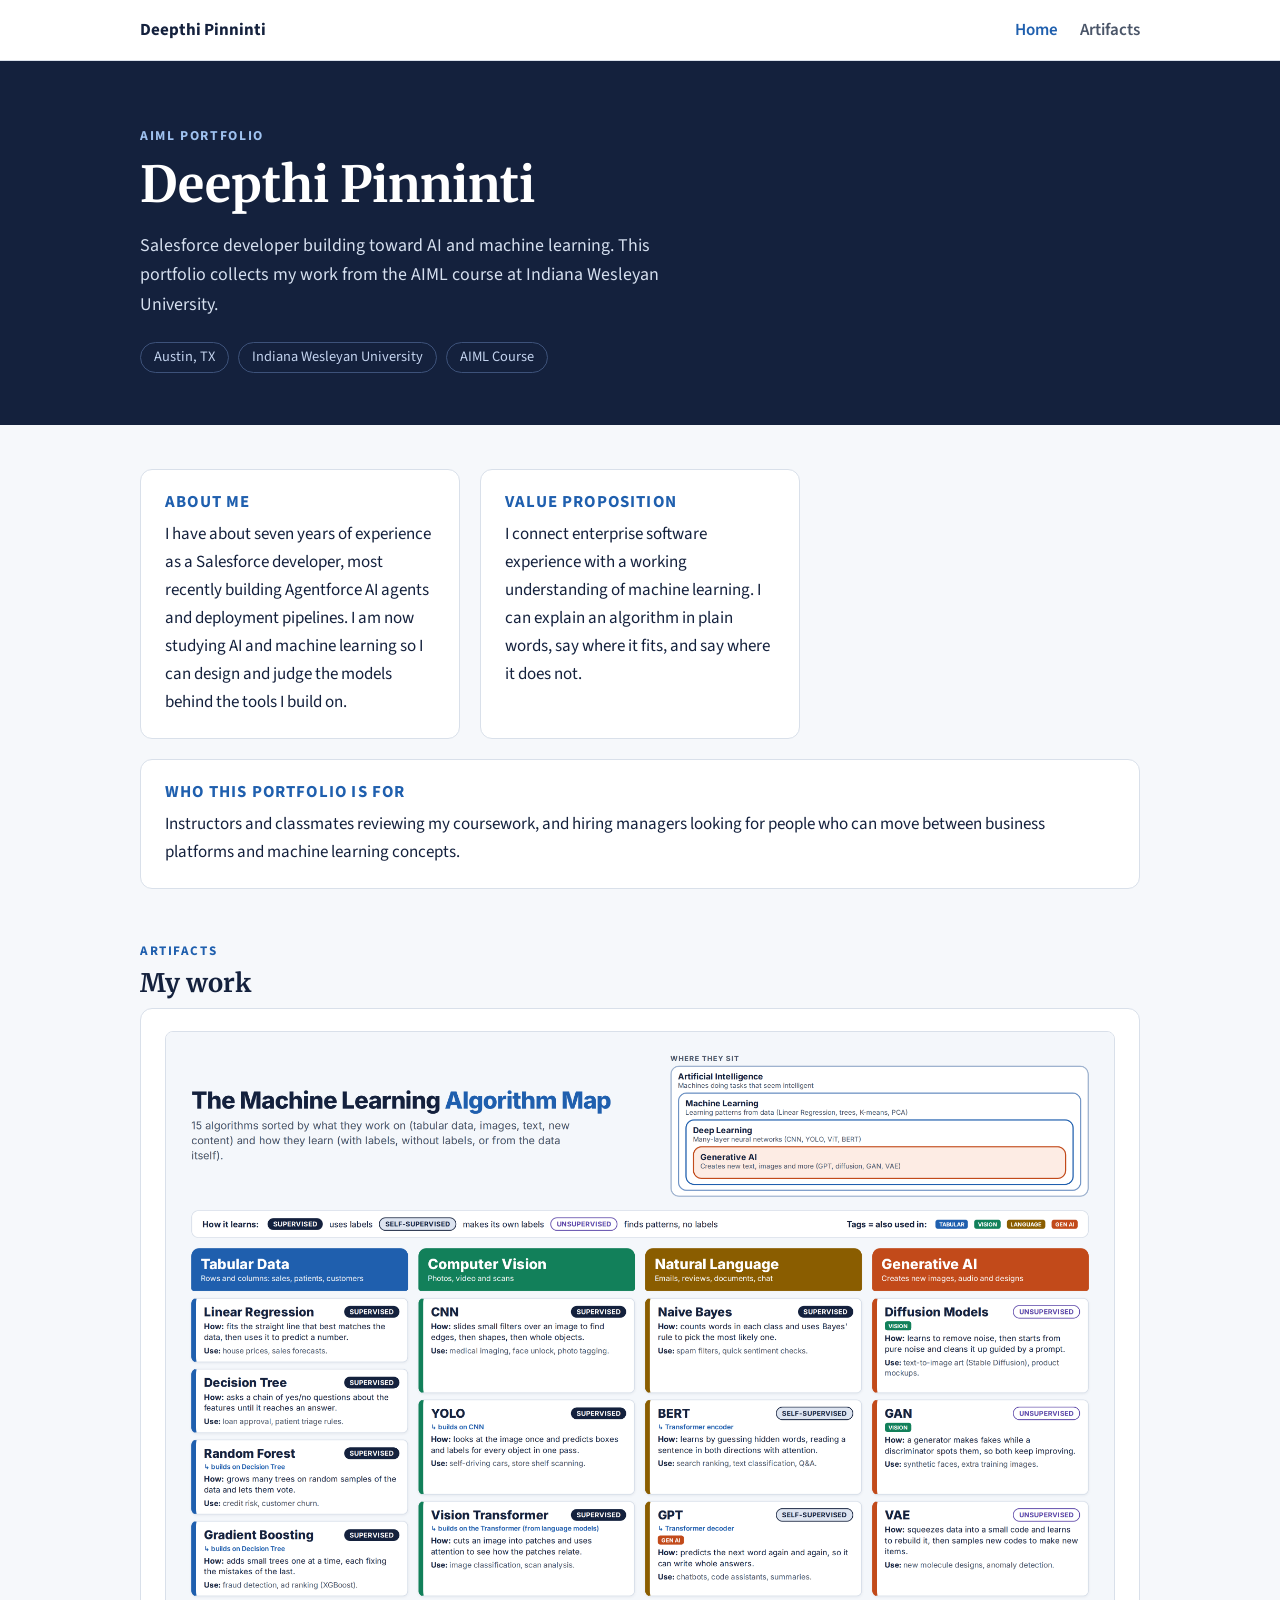
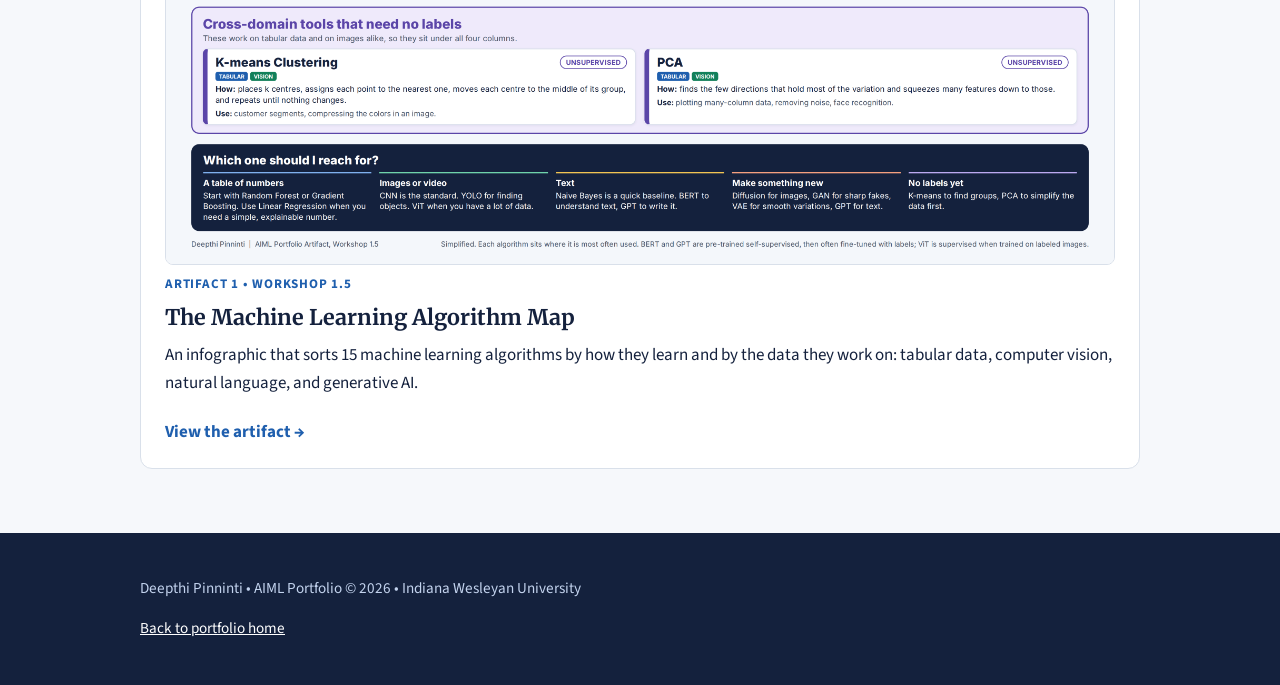
==== index.html @ 94057302 "Add AIML portfolio with Workshop 1.5 algorithm map artifact Co-Authored-By: Claude Sonnet 5.5 <norep" ====
<!DOCTYPE html>
<html lang="en"><head><meta charset="utf-8"><meta name="viewport" content="width=device-width, initial-scale=1"><title>Deepthi Pinninti | AIML Portfolio</title><meta name="description" content="AIML portfolio of Deepthi Pinninti, Salesforce developer studying AI and machine learning."><link rel="preconnect" href="https://fonts.googleapis.com"><link rel="preconnect" href="https://fonts.gstatic.com" crossorigin><link href="https://fonts.googleapis.com/css2?family=Merriweather:wght@700&family=Source+Sans+3:wght@400;600;700&display=swap" rel="stylesheet"><link rel="stylesheet" href="style.css"></head><body>
<a class="skip" href="#main">Skip to main content</a>
<header class="top"><div class="wrap"><a class="brand" href="index.html">Deepthi Pinninti</a>
<nav aria-label="Main"><a href="index.html" aria-current="page">Home</a><a href="index.html#artifacts">Artifacts</a></nav></div></header>
<main id="main">
<section class="hero"><div class="wrap">
 <div class="kicker">AIML Portfolio</div>
 <h1>Deepthi Pinninti</h1>
 <p>Salesforce developer building toward AI and machine learning. This portfolio collects my work from the AIML course at Indiana Wesleyan University.</p>
 <div class="meta"><span>Austin, TX</span><span>Indiana Wesleyan University</span><span>AIML Course</span></div>
</div></section>

<section class="block"><div class="wrap">
 <div class="grid">
  <div class="card"><h3>About me</h3><p>I have about seven years of experience as a Salesforce developer, most recently building Agentforce AI agents and deployment pipelines. I am now studying AI and machine learning so I can design and judge the models behind the tools I build on.</p></div>
  <div class="card"><h3>Value proposition</h3><p>I connect enterprise software experience with a working understanding of machine learning. I can explain an algorithm in plain words, say where it fits, and say where it does not.</p></div>
  <div class="card wide"><h3>Who this portfolio is for</h3><p>Instructors and classmates reviewing my coursework, and hiring managers looking for people who can move between business platforms and machine learning concepts.</p></div>
 </div>
</div></section>

<section class="block" id="artifacts"><div class="wrap">
 <div class="label">Artifacts</div><h2>My work</h2>
 <div class="grid">
  <a class="card artcard" href="artifacts/algorithm-map/index.html">
   <img src="artifacts/algorithm-map/ML_Algorithm_Map_infographic.png" width="3600" height="3158" alt="Preview of the Machine Learning Algorithm Map infographic" loading="lazy">
   <span class="tag">Artifact 1 &bull; Workshop 1.5</span>
   <h2>The Machine Learning Algorithm Map</h2>
   <p>An infographic that sorts 15 machine learning algorithms by how they learn and by the data they work on: tabular data, computer vision, natural language, and generative AI.</p>
   <span class="go">View the artifact &#8594;</span>
  </a>
 </div>
</div></section>
</main>
<footer><div class="wrap"><p>Deepthi Pinninti &bull; AIML Portfolio &copy; 2026 &bull; Indiana Wesleyan University</p><p><a href="index.html">Back to portfolio home</a></p></div></footer>
</body></html>
---- style.css ----
:root{--bg:#f6f8fb;--surface:#fff;--ink:#14213d;--muted:#4a5568;--line:#d9e0ea;--accent:#1f5fae;--accent-soft:#e8f0fb;--dark:#14213d}
*{box-sizing:border-box}
html{scroll-behavior:smooth}
body{margin:0;background:var(--bg);color:var(--ink);font:17px/1.65 "Source Sans 3","Segoe UI",Arial,sans-serif}
h1,h2,h3{font-family:"Merriweather",Georgia,serif;line-height:1.2;margin:0 0 .6rem}
a{color:var(--accent)}
.skip{position:absolute;left:-999px;top:0;background:var(--dark);color:#fff;padding:.6rem 1rem;z-index:10}
.skip:focus{left:0}
.wrap{max-width:1040px;margin:0 auto;padding:0 20px}
.top{background:var(--surface);border-bottom:1px solid var(--line)}
.top .wrap{display:flex;justify-content:space-between;align-items:center;min-height:60px;gap:1rem;flex-wrap:wrap}
.brand{font-weight:700;text-decoration:none;color:var(--ink)}
.top nav{display:flex;gap:1.4rem}
.top nav a{text-decoration:none;color:var(--muted);font-weight:600}
.top nav a:hover,.top nav a[aria-current]{color:var(--accent)}
.hero{background:var(--dark);color:#fff;padding:64px 0 52px}
.hero .kicker{font-size:.85rem;letter-spacing:.12em;text-transform:uppercase;color:#9fc2f0;font-weight:700}
.hero h1{font-size:clamp(2rem,5vw,3.1rem);margin:.5rem 0 1rem;text-wrap:balance}
.hero p{max-width:60ch;color:#d5dfef;font-size:1.12rem;margin:0}
.hero .meta{display:flex;gap:.6rem;flex-wrap:wrap;margin-top:1.4rem}
.hero .meta span{border:1px solid #3d527a;border-radius:999px;padding:.15rem .8rem;font-size:.9rem;color:#c3d3ee}
.crumbs{font-size:.92rem;margin-bottom:1.2rem;color:#9fb4d6}
.crumbs a{color:#c3d3ee}
section.block{padding:44px 0 8px}
.label{font-size:.82rem;letter-spacing:.12em;text-transform:uppercase;color:var(--accent);font-weight:700;margin-bottom:.3rem}
.grid{display:grid;grid-template-columns:repeat(auto-fit,minmax(min(100%,320px),1fr));gap:20px}
.card{background:var(--surface);border:1px solid var(--line);border-radius:12px;padding:22px 24px;min-width:0}
.card h3{font-size:1.05rem;font-family:"Source Sans 3","Segoe UI",sans-serif;text-transform:uppercase;letter-spacing:.07em;color:var(--accent);margin-bottom:.5rem}
.card p{margin:0 0 .7rem}.card p:last-child{margin-bottom:0}
.card ul,.card ol{margin:0;padding-left:1.2rem;display:flex;flex-direction:column;gap:.4rem}
.wide{grid-column:1/-1}
.artcard{display:flex;flex-direction:column;gap:.6rem;text-decoration:none;color:inherit;transition:border-color .15s,box-shadow .15s}
.artcard:hover{border-color:var(--accent);box-shadow:0 6px 18px rgba(20,33,61,.08)}
.artcard img{width:100%;height:auto;border-radius:8px;border:1px solid var(--line)}
.artcard .tag{font-size:.82rem;font-weight:700;color:var(--accent);letter-spacing:.06em;text-transform:uppercase}
.artcard h2{font-size:1.35rem;margin:0}
.artcard .go{font-weight:700;color:var(--accent)}
.figure{background:var(--surface);border:1px solid var(--line);border-radius:12px;padding:14px}
.figure .scroll{overflow-x:auto}
.figure img{display:block;width:100%;min-width:900px;height:auto;border-radius:8px}
.figure p{margin:.7rem 0 0;font-size:.95rem;color:var(--muted)}
.tablewrap{overflow-x:auto;background:var(--surface);border:1px solid var(--line);border-radius:12px}
table{border-collapse:collapse;width:100%;min-width:820px;font-size:.95rem}
th,td{text-align:left;padding:.65rem .9rem;border-bottom:1px solid var(--line);vertical-align:top}
thead th{font-size:.78rem;letter-spacing:.08em;text-transform:uppercase;background:var(--accent-soft);color:var(--ink)}
tbody tr:last-child th,tbody tr:last-child td{border-bottom:0}
.b{display:inline-block;border-radius:999px;padding:.1rem .65rem;font-size:.8rem;font-weight:700;white-space:nowrap}
.b-sup{background:var(--dark);color:#fff}.b-self{background:#dde4f0;border:1.5px solid var(--dark)}.b-uns{background:#fff;color:#5b45a8;border:1.5px solid #5b45a8}
.prose p{max-width:68ch}
.refs li{margin-bottom:.35rem}
footer{margin-top:56px;background:var(--dark);color:#c3d3ee;padding:28px 0;font-size:.95rem}
footer a{color:#fff}
:focus-visible{outline:3px solid #f2a33a;outline-offset:2px}
@media (prefers-reduced-motion:reduce){*{transition:none!important;scroll-behavior:auto!important}}
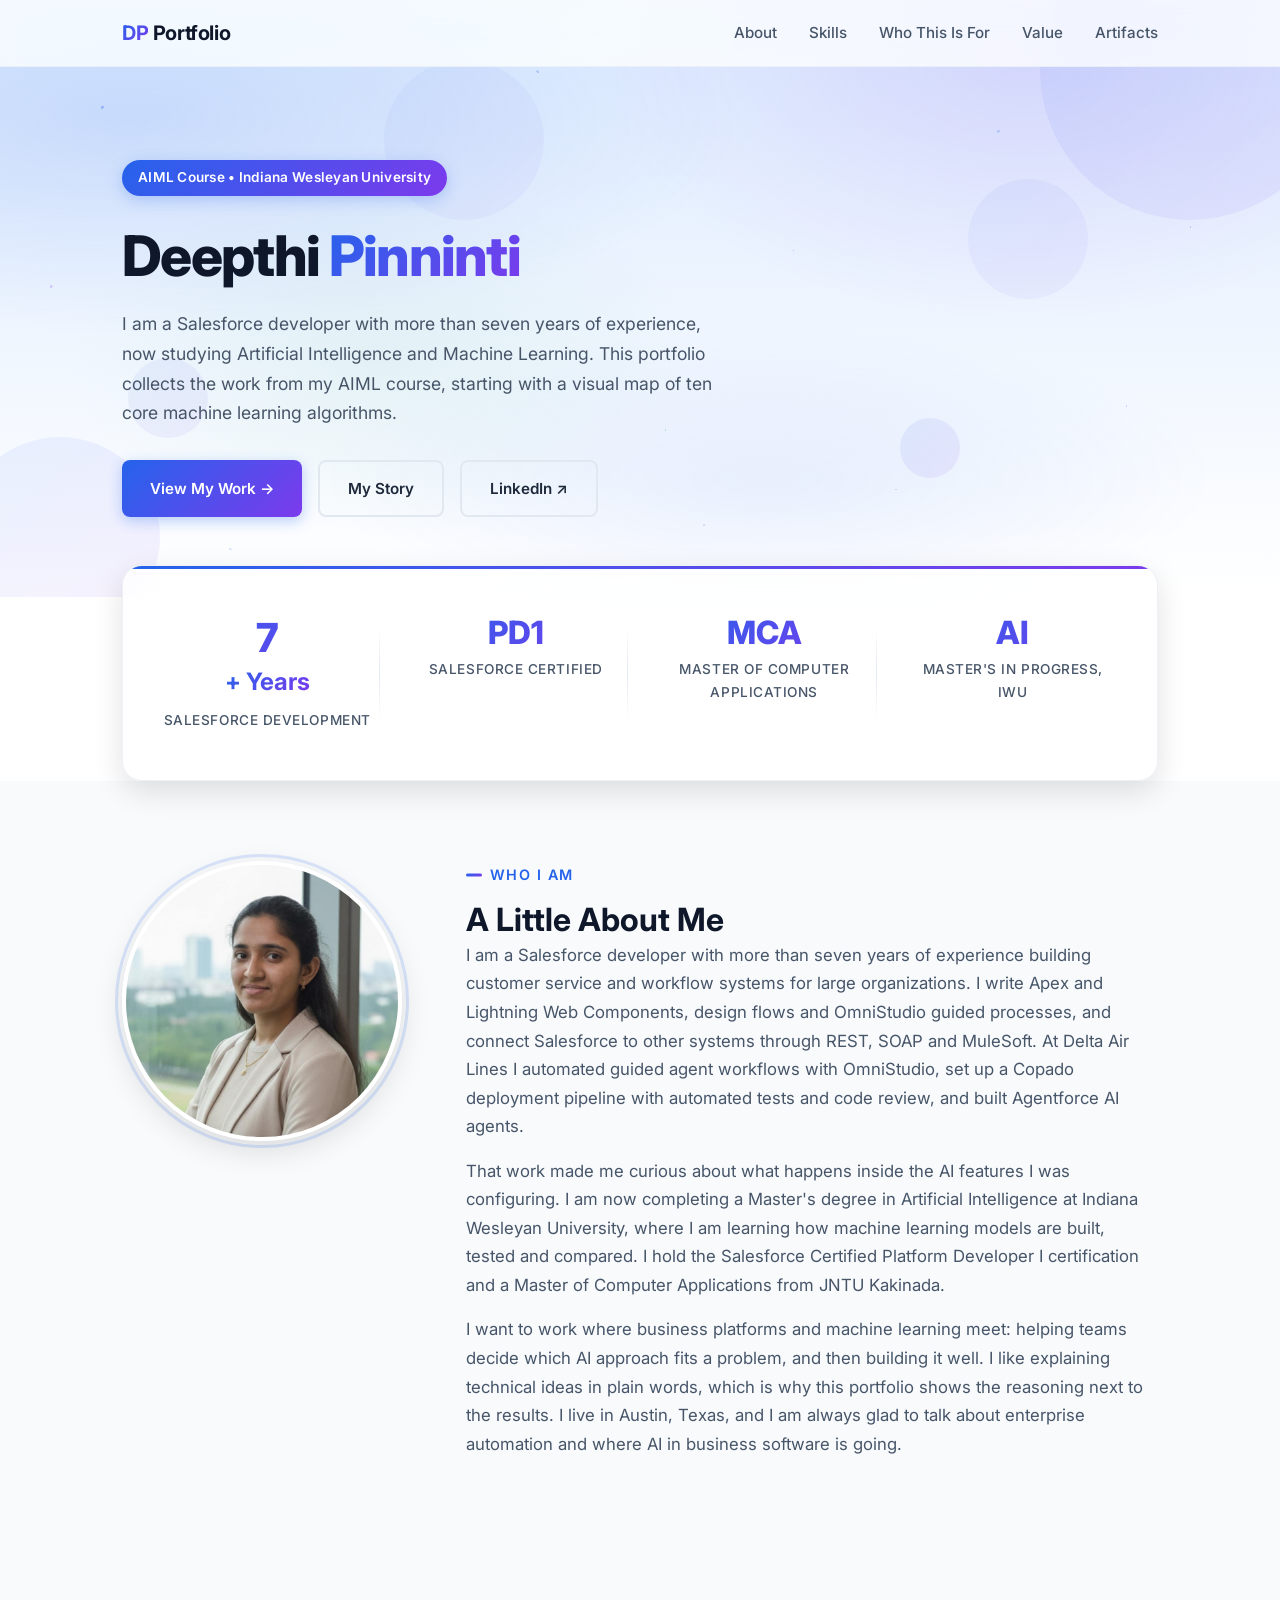
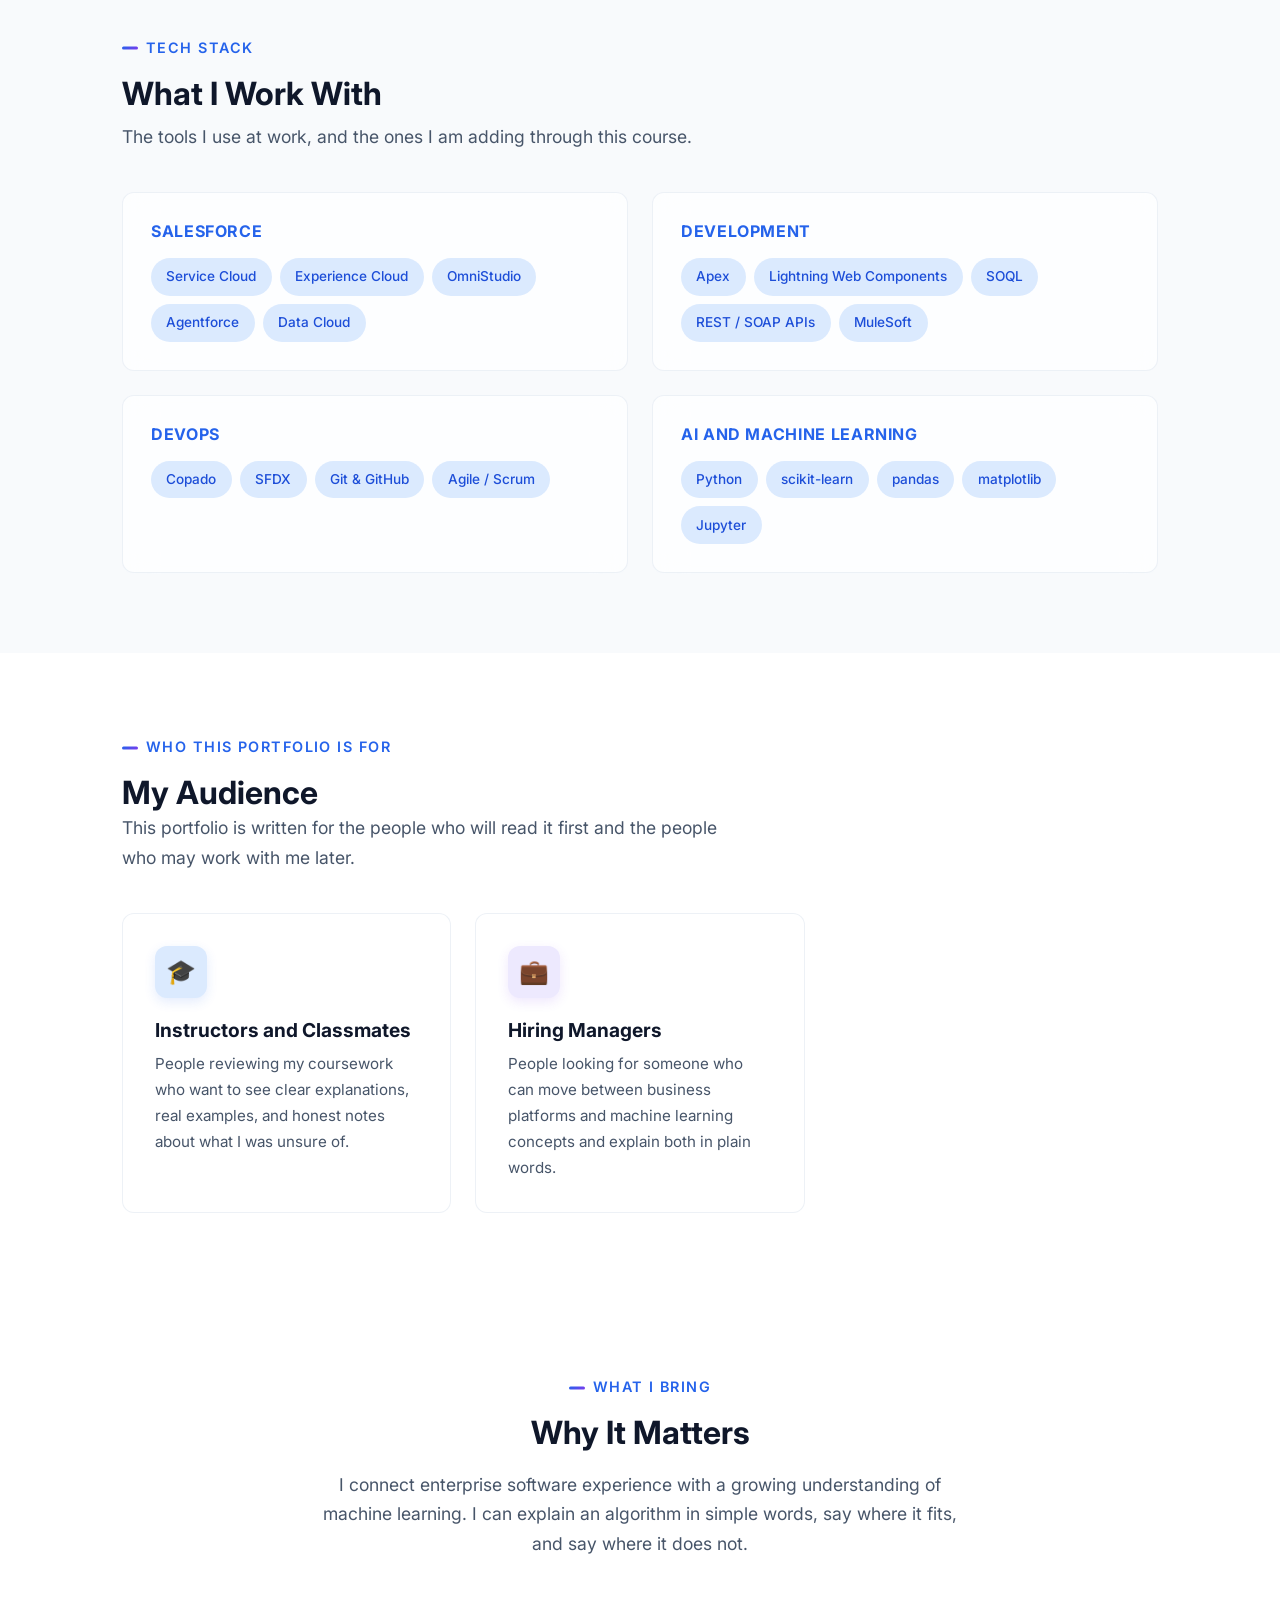
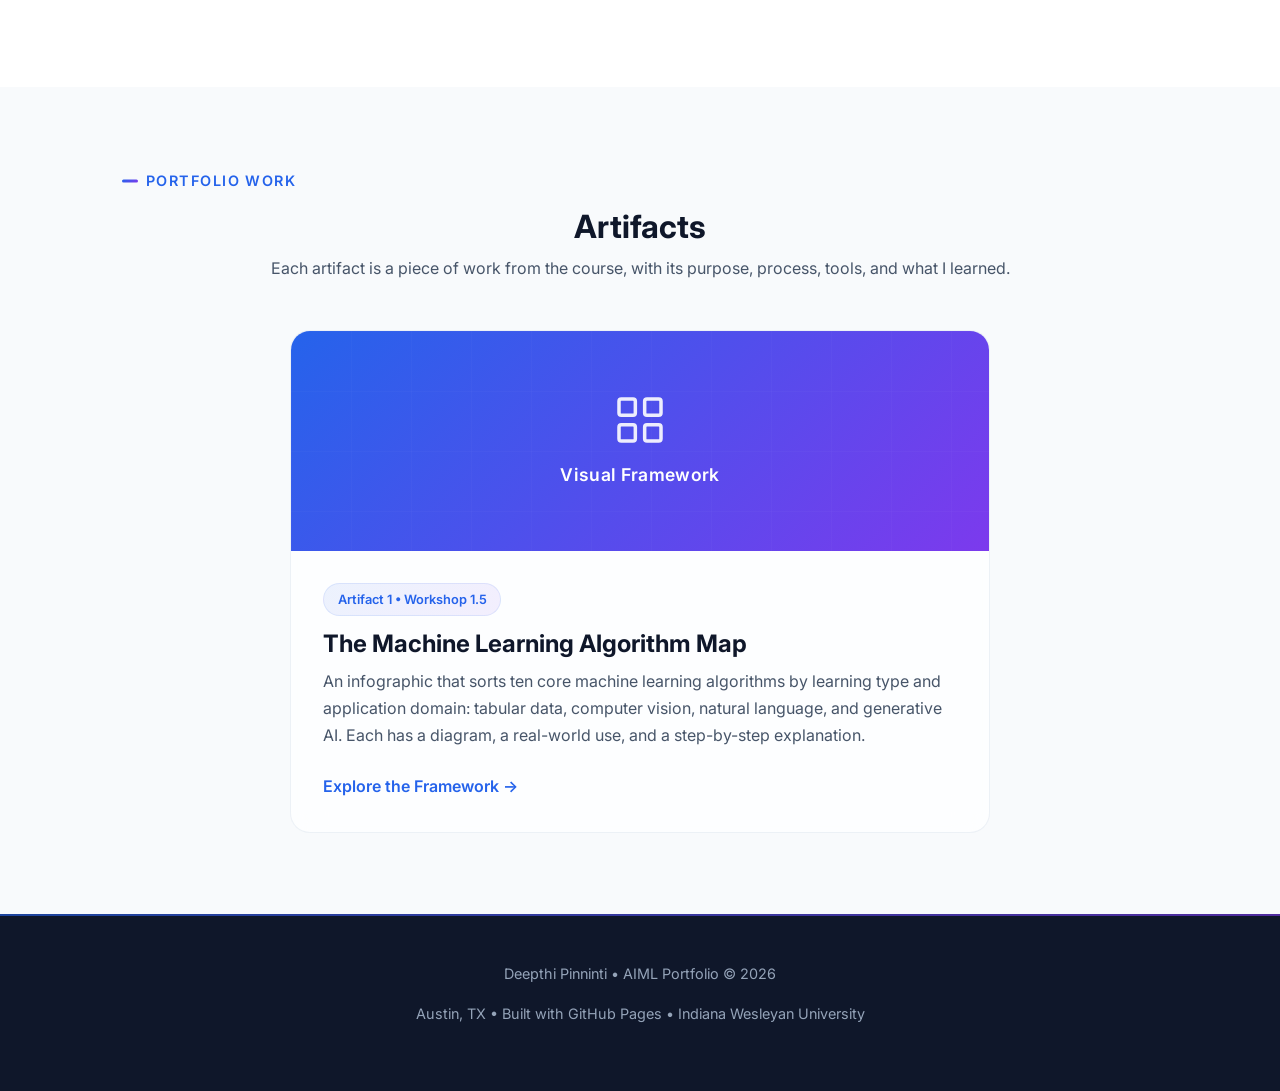
==== commit e7ee5477: "Rebuild portfolio: ten core algorithms with diagrams, deep dives, stronger about section Co-Authored" ====
--- a/index.html
+++ b/index.html
@@ -1,36 +1,197 @@
 <!DOCTYPE html>
-<html lang="en"><head><meta charset="utf-8"><meta name="viewport" content="width=device-width, initial-scale=1"><title>Deepthi Pinninti | AIML Portfolio</title><meta name="description" content="AIML portfolio of Deepthi Pinninti, Salesforce developer studying AI and machine learning."><link rel="preconnect" href="https://fonts.googleapis.com"><link rel="preconnect" href="https://fonts.gstatic.com" crossorigin><link href="https://fonts.googleapis.com/css2?family=Merriweather:wght@700&family=Source+Sans+3:wght@400;600;700&display=swap" rel="stylesheet"><link rel="stylesheet" href="style.css"></head><body>
-<a class="skip" href="#main">Skip to main content</a>
-<header class="top"><div class="wrap"><a class="brand" href="index.html">Deepthi Pinninti</a>
-<nav aria-label="Main"><a href="index.html" aria-current="page">Home</a><a href="index.html#artifacts">Artifacts</a></nav></div></header>
-<main id="main">
-<section class="hero"><div class="wrap">
- <div class="kicker">AIML Portfolio</div>
- <h1>Deepthi Pinninti</h1>
- <p>Salesforce developer building toward AI and machine learning. This portfolio collects my work from the AIML course at Indiana Wesleyan University.</p>
- <div class="meta"><span>Austin, TX</span><span>Indiana Wesleyan University</span><span>AIML Course</span></div>
-</div></section>
+<html lang="en">
+<head>
+  <meta charset="UTF-8">
+  <meta name="viewport" content="width=device-width, initial-scale=1.0">
+  <title>Deepthi Pinninti | AIML Portfolio</title>
+  <meta name="description" content="AIML course portfolio of Deepthi Pinninti, a Salesforce developer studying Artificial Intelligence at Indiana Wesleyan University.">
+  <link rel="preconnect" href="https://fonts.googleapis.com">
+  <link rel="preconnect" href="https://fonts.gstatic.com" crossorigin>
+  <link href="https://fonts.googleapis.com/css2?family=Inter:wght@400;500;600;700;800&display=swap" rel="stylesheet">
+  <link rel="stylesheet" href="css/style.css">
+</head>
 
-<section class="block"><div class="wrap">
- <div class="grid">
-  <div class="card"><h3>About me</h3><p>I have about seven years of experience as a Salesforce developer, most recently building Agentforce AI agents and deployment pipelines. I am now studying AI and machine learning so I can design and judge the models behind the tools I build on.</p></div>
-  <div class="card"><h3>Value proposition</h3><p>I connect enterprise software experience with a working understanding of machine learning. I can explain an algorithm in plain words, say where it fits, and say where it does not.</p></div>
-  <div class="card wide"><h3>Who this portfolio is for</h3><p>Instructors and classmates reviewing my coursework, and hiring managers looking for people who can move between business platforms and machine learning concepts.</p></div>
- </div>
-</div></section>
+<body>
 
-<section class="block" id="artifacts"><div class="wrap">
- <div class="label">Artifacts</div><h2>My work</h2>
- <div class="grid">
-  <a class="card artcard" href="artifacts/algorithm-map/index.html">
-   <img src="artifacts/algorithm-map/ML_Algorithm_Map_infographic.png" width="3600" height="3158" alt="Preview of the Machine Learning Algorithm Map infographic" loading="lazy">
-   <span class="tag">Artifact 1 &bull; Workshop 1.5</span>
-   <h2>The Machine Learning Algorithm Map</h2>
-   <p>An infographic that sorts 15 machine learning algorithms by how they learn and by the data they work on: tabular data, computer vision, natural language, and generative AI.</p>
-   <span class="go">View the artifact &#8594;</span>
-  </a>
- </div>
-</div></section>
-</main>
-<footer><div class="wrap"><p>Deepthi Pinninti &bull; AIML Portfolio &copy; 2026 &bull; Indiana Wesleyan University</p><p><a href="index.html">Back to portfolio home</a></p></div></footer>
-</body></html>
+  <a href="#main" class="skip-link">Skip to main content</a>
+
+  <!-- Navigation -->
+  <nav class="navbar" aria-label="Main navigation">
+    <div class="container">
+      <a href="index.html" class="nav-brand"><span>DP</span> Portfolio</a>
+      <ul class="nav-links">
+        <li><a href="#about">About</a></li>
+        <li><a href="#skills">Skills</a></li>
+        <li><a href="#audience">Who This Is For</a></li>
+        <li><a href="#value">Value</a></li>
+        <li><a href="#artifacts">Artifacts</a></li>
+      </ul>
+    </div>
+  </nav>
+
+  <main id="main">
+
+    <!-- Hero Section -->
+    <section class="hero particle-bg">
+      <div class="particle" data-speed="25" aria-hidden="true"></div>
+      <div class="particle" data-speed="15" aria-hidden="true"></div>
+      <div class="particle" data-speed="35" aria-hidden="true"></div>
+      <div class="particle" data-speed="20" aria-hidden="true"></div>
+      <div class="particle" data-speed="30" aria-hidden="true"></div>
+      <div class="particle" data-speed="18" aria-hidden="true"></div>
+      <div class="container">
+        <div class="hero-content">
+          <div class="hero-tag">AIML Course &bull; Indiana Wesleyan University</div>
+          <h1>Deepthi <span>Pinninti</span></h1>
+          <p class="hero-sub">I am a Salesforce developer with more than seven years of experience, now studying Artificial Intelligence and Machine Learning. This portfolio collects the work from my AIML course, starting with a visual map of ten core machine learning algorithms.</p>
+          <div class="btn-group">
+            <a href="#artifacts" class="btn btn-primary">View My Work &#8594;</a>
+            <a href="#about" class="btn btn-outline">My Story</a>
+            <a href="https://www.linkedin.com/in/deepthi-pinninti-b6489b206" target="_blank" rel="noopener noreferrer" class="btn btn-outline">LinkedIn &#8599;</a>
+          </div>
+        </div>
+      </div>
+    </section>
+
+    <!-- Stats Bar -->
+    <section class="stats-bar reveal" aria-label="Key facts">
+      <div class="container">
+        <div class="stats-grid">
+          <div class="stat-item" data-delay="0">
+            <span class="stat-number" data-target="7">0</span>
+            <span class="stat-suffix">+ Years</span>
+            <span class="stat-label">Salesforce Development</span>
+          </div>
+          <div class="stat-item" data-delay="100">
+            <span class="stat-number stat-badge">PD1</span>
+            <span class="stat-label">Salesforce Certified</span>
+          </div>
+          <div class="stat-item" data-delay="200">
+            <span class="stat-number stat-badge">MCA</span>
+            <span class="stat-label">Master of Computer Applications</span>
+          </div>
+          <div class="stat-item" data-delay="300">
+            <span class="stat-number stat-badge">AI</span>
+            <span class="stat-label">Master's in Progress, IWU</span>
+          </div>
+        </div>
+      </div>
+    </section>
+
+    <!-- About -->
+    <section class="about reveal" id="about">
+      <div class="container">
+        <div class="about-grid">
+          <img src="images/profile.jpg" alt="Deepthi Pinninti" class="about-image">
+          <div class="about-text">
+            <div class="section-label">Who I Am</div>
+            <h2>A Little About Me</h2>
+            <p>I am a Salesforce developer with more than seven years of experience building customer service and workflow systems for large organizations. I write Apex and Lightning Web Components, design flows and OmniStudio guided processes, and connect Salesforce to other systems through REST, SOAP and MuleSoft. At Delta Air Lines I automated guided agent workflows with OmniStudio, set up a Copado deployment pipeline with automated tests and code review, and built Agentforce AI agents.</p>
+            <p>That work made me curious about what happens inside the AI features I was configuring. I am now completing a Master's degree in Artificial Intelligence at Indiana Wesleyan University, where I am learning how machine learning models are built, tested and compared. I hold the Salesforce Certified Platform Developer I certification and a Master of Computer Applications from JNTU Kakinada.</p>
+            <p>I want to work where business platforms and machine learning meet: helping teams decide which AI approach fits a problem, and then building it well. I like explaining technical ideas in plain words, which is why this portfolio shows the reasoning next to the results. I live in Austin, Texas, and I am always glad to talk about enterprise automation and where AI in business software is going.</p>
+          </div>
+        </div>
+      </div>
+    </section>
+
+
+    <!-- Skills -->
+    <section class="skills-section reveal" id="skills">
+      <div class="container">
+        <div class="section-label">Tech Stack</div>
+        <h2>What I Work With</h2>
+        <p class="section-intro">The tools I use at work, and the ones I am adding through this course.</p>
+        <div class="skills-grid">
+          <div class="skill-category glass-card" data-delay="0">
+            <h4>Salesforce</h4>
+            <div class="skill-tags"><span class="skill-tag">Service Cloud</span><span class="skill-tag">Experience Cloud</span><span class="skill-tag">OmniStudio</span><span class="skill-tag">Agentforce</span><span class="skill-tag">Data Cloud</span></div>
+          </div>
+          <div class="skill-category glass-card" data-delay="100">
+            <h4>Development</h4>
+            <div class="skill-tags"><span class="skill-tag">Apex</span><span class="skill-tag">Lightning Web Components</span><span class="skill-tag">SOQL</span><span class="skill-tag">REST / SOAP APIs</span><span class="skill-tag">MuleSoft</span></div>
+          </div>
+          <div class="skill-category glass-card" data-delay="200">
+            <h4>DevOps</h4>
+            <div class="skill-tags"><span class="skill-tag">Copado</span><span class="skill-tag">SFDX</span><span class="skill-tag">Git &amp; GitHub</span><span class="skill-tag">Agile / Scrum</span></div>
+          </div>
+          <div class="skill-category glass-card" data-delay="300">
+            <h4>AI and Machine Learning</h4>
+            <div class="skill-tags"><span class="skill-tag">Python</span><span class="skill-tag">scikit-learn</span><span class="skill-tag">pandas</span><span class="skill-tag">matplotlib</span><span class="skill-tag">Jupyter</span></div>
+          </div>
+        </div>
+      </div>
+    </section>
+
+    <!-- Target Audience -->
+    <section class="audience-section reveal" id="audience">
+      <div class="container">
+        <div class="section-label">Who This Portfolio Is For</div>
+        <h2>My Audience</h2>
+        <p class="section-intro">This portfolio is written for the people who will read it first and the people who may work with me later.</p>
+        <div class="value-cards">
+          <div class="value-card glass-card" data-delay="0">
+            <div class="value-icon blue" aria-hidden="true">&#127891;</div>
+            <h4>Instructors and Classmates</h4>
+            <p>People reviewing my coursework who want to see clear explanations, real examples, and honest notes about what I was unsure of.</p>
+          </div>
+          <div class="value-card glass-card" data-delay="150">
+            <div class="value-icon purple" aria-hidden="true">&#128188;</div>
+            <h4>Hiring Managers</h4>
+            <p>People looking for someone who can move between business platforms and machine learning concepts and explain both in plain words.</p>
+          </div>
+        </div>
+      </div>
+    </section>
+
+    <!-- Personal Value Proposition -->
+    <section class="value-prop reveal" id="value">
+      <div class="container">
+        <div class="section-label">What I Bring</div>
+        <h2>Why It Matters</h2>
+        <p>I connect enterprise software experience with a growing understanding of machine learning. I can explain an algorithm in simple words, say where it fits, and say where it does not.</p>
+      </div>
+    </section>
+
+    <!-- Artifacts -->
+    <section class="artifacts reveal" id="artifacts">
+      <div class="container">
+        <div class="section-label">Portfolio Work</div>
+        <h2>Artifacts</h2>
+        <p>Each artifact is a piece of work from the course, with its purpose, process, tools, and what I learned.</p>
+
+        <!-- Artifact 1: ML Algorithm Map -->
+        <a href="artifacts/algorithm-map/index.html" class="artifact-card-link">
+          <div class="artifact-card tilt-card">
+            <div class="artifact-preview" aria-hidden="true">
+              <div class="artifact-preview-content">
+                <svg class="artifact-icon" width="56" height="56" viewBox="0 0 24 24" fill="none" stroke="currentColor" stroke-width="1.5" stroke-linecap="round" stroke-linejoin="round" aria-hidden="true">
+                  <rect x="3" y="3" width="7" height="7" rx="1"/><rect x="14" y="3" width="7" height="7" rx="1"/><rect x="3" y="14" width="7" height="7" rx="1"/><rect x="14" y="14" width="7" height="7" rx="1"/>
+                </svg>
+                <span>Visual Framework</span>
+              </div>
+            </div>
+            <div class="artifact-body">
+              <span class="artifact-tag">Artifact 1 &bull; Workshop 1.5</span>
+              <h3>The Machine Learning Algorithm Map</h3>
+              <p>An infographic that sorts ten core machine learning algorithms by learning type and application domain: tabular data, computer vision, natural language, and generative AI. Each has a diagram, a real-world use, and a step-by-step explanation.</p>
+              <span class="artifact-link">Explore the Framework &#8594;</span>
+            </div>
+          </div>
+        </a>
+
+      </div>
+    </section>
+
+  </main>
+
+  <!-- Footer -->
+  <footer class="footer">
+    <div class="container">
+      <p>Deepthi Pinninti &bull; AIML Portfolio &copy; 2026</p>
+      <p class="footer-sub">Austin, TX &bull; Built with GitHub Pages &bull; Indiana Wesleyan University</p>
+    </div>
+  </footer>
+
+  <script src="js/main.js"></script>
+</body>
+</html>
--- a/css/style.css
+++ b/css/style.css
@@ -0,0 +1,2053 @@
+/* =============================================================================
+   DEEPTHI PINNINTI — AI & ML PORTFOLIO
+   Advanced Premium Stylesheet with Glassmorphism, 3D Effects & Animations
+   ============================================================================= */
+
+
+/* =============================================================================
+   CSS VARIABLES & RESET
+   ============================================================================= */
+
+:root {
+  /* Core palette */
+  --primary: #2563eb;
+  --primary-dark: #1d4ed8;
+  --primary-light: #dbeafe;
+  --secondary: #0f172a;
+  --accent: #7c3aed;
+  --accent-light: #ede9fe;
+  --text: #1e293b;
+  --text-light: #475569;
+  --bg: #ffffff;
+  --bg-alt: #f8fafc;
+  --border: #e2e8f0;
+  --success: #059669;
+
+  /* Gradients */
+  --gradient: linear-gradient(135deg, #2563eb 0%, #7c3aed 100%);
+  --gradient-reverse: linear-gradient(135deg, #7c3aed 0%, #2563eb 100%);
+  --gradient-subtle: linear-gradient(135deg, rgba(37,99,235,0.08) 0%, rgba(124,58,237,0.08) 100%);
+
+  /* Shadows */
+  --shadow-sm: 0 1px 3px rgba(0, 0, 0, 0.08);
+  --shadow-md: 0 4px 12px rgba(0, 0, 0, 0.1);
+  --shadow-lg: 0 10px 30px rgba(0, 0, 0, 0.12);
+  --shadow-xl: 0 20px 50px rgba(0, 0, 0, 0.15);
+  --shadow-glow: 0 0 30px rgba(37, 99, 235, 0.15);
+
+  /* Radii */
+  --radius: 12px;
+  --radius-lg: 20px;
+
+  /* Transitions */
+  --transition: 0.3s ease;
+  --transition-slow: 0.6s cubic-bezier(0.16, 1, 0.3, 1);
+  --transition-bounce: 0.5s cubic-bezier(0.34, 1.56, 0.64, 1);
+
+  /* Glassmorphism */
+  --glass-bg: rgba(255, 255, 255, 0.72);
+  --glass-border: rgba(255, 255, 255, 0.3);
+  --glass-shadow: 0 8px 32px rgba(0, 0, 0, 0.08);
+}
+
+*, *::before, *::after {
+  margin: 0;
+  padding: 0;
+  box-sizing: border-box;
+}
+
+html {
+  scroll-behavior: smooth;
+  -webkit-text-size-adjust: 100%;
+}
+
+body {
+  font-family: 'Inter', -apple-system, BlinkMacSystemFont, 'Segoe UI', Roboto, sans-serif;
+  color: var(--text);
+  background: var(--bg);
+  line-height: 1.7;
+  -webkit-font-smoothing: antialiased;
+  -moz-osx-font-smoothing: grayscale;
+  overflow-x: hidden;
+}
+
+::selection {
+  background: rgba(37, 99, 235, 0.15);
+  color: var(--secondary);
+}
+
+
+/* =============================================================================
+   TYPOGRAPHY
+   ============================================================================= */
+
+h1, h2, h3, h4 {
+  font-weight: 700;
+  line-height: 1.3;
+  color: var(--secondary);
+}
+
+h1 { font-size: 2.75rem; }
+h2 { font-size: 2rem; }
+h3 { font-size: 1.5rem; }
+h4 { font-size: 1.2rem; }
+
+p { margin-bottom: 1rem; }
+
+a {
+  color: var(--primary);
+  text-decoration: none;
+  transition: color var(--transition);
+}
+
+a:hover { color: var(--primary-dark); }
+
+a:focus-visible, .btn:focus-visible {
+  outline: 3px solid var(--primary);
+  outline-offset: 2px;
+  border-radius: 4px;
+}
+
+
+/* =============================================================================
+   ANIMATED LINK UNDERLINES (Micro-interaction)
+   ============================================================================= */
+
+.nav-links a,
+.footer a {
+  position: relative;
+}
+
+.nav-links a::after,
+.footer a::after {
+  content: '';
+  position: absolute;
+  bottom: -3px;
+  left: 0;
+  width: 0;
+  height: 2px;
+  background: var(--gradient);
+  transition: width 0.4s cubic-bezier(0.25, 0.8, 0.25, 1);
+  border-radius: 2px;
+}
+
+.nav-links a:hover::after,
+.nav-links a.active::after,
+.footer a:hover::after {
+  width: 100%;
+}
+
+
+/* =============================================================================
+   GRADIENT TEXT UTILITIES (Smooth Gradient Text)
+   ============================================================================= */
+
+.gradient-text {
+  background: var(--gradient);
+  -webkit-background-clip: text;
+  -webkit-text-fill-color: transparent;
+  background-clip: text;
+}
+
+.gradient-text-animated {
+  background: linear-gradient(
+    90deg,
+    #2563eb 0%, #7c3aed 25%,
+    #2563eb 50%, #7c3aed 75%,
+    #2563eb 100%
+  );
+  background-size: 200% auto;
+  -webkit-background-clip: text;
+  -webkit-text-fill-color: transparent;
+  background-clip: text;
+  animation: gradientShimmer 4s linear infinite;
+}
+
+@keyframes gradientShimmer {
+  0%   { background-position: 0% center; }
+  100% { background-position: 200% center; }
+}
+
+
+/* =============================================================================
+   SKIP LINK (Accessibility)
+   ============================================================================= */
+
+.skip-link {
+  position: absolute;
+  top: -100%;
+  left: 1rem;
+  background: var(--primary);
+  color: white;
+  padding: 0.5rem 1rem;
+  border-radius: 0 0 6px 6px;
+  z-index: 9999;
+  font-weight: 600;
+  transition: top 0.3s ease;
+}
+
+.skip-link:focus {
+  top: 0;
+  color: white;
+}
+
+
+/* =============================================================================
+   LAYOUT
+   ============================================================================= */
+
+.container {
+  max-width: 1100px;
+  margin: 0 auto;
+  padding: 0 2rem;
+}
+
+section {
+  padding: 5rem 0;
+  position: relative;
+}
+
+
+/* =============================================================================
+   NAVIGATION — Glassmorphism Navbar
+   ============================================================================= */
+
+.navbar {
+  position: fixed;
+  top: 0;
+  left: 0;
+  right: 0;
+  background: rgba(255, 255, 255, 0.78);
+  backdrop-filter: blur(20px) saturate(180%);
+  -webkit-backdrop-filter: blur(20px) saturate(180%);
+  border-bottom: 1px solid rgba(226, 232, 240, 0.5);
+  z-index: 1000;
+  padding: 1rem 0;
+  transition: all 0.4s cubic-bezier(0.16, 1, 0.3, 1);
+}
+
+.navbar.scrolled {
+  background: rgba(255, 255, 255, 0.95);
+  box-shadow: 0 1px 30px rgba(0, 0, 0, 0.06);
+  padding: 0.6rem 0;
+}
+
+.navbar .container {
+  display: flex;
+  justify-content: space-between;
+  align-items: center;
+}
+
+.nav-brand {
+  font-size: 1.25rem;
+  font-weight: 700;
+  color: var(--secondary);
+  letter-spacing: -0.02em;
+  transition: transform var(--transition);
+}
+
+.nav-brand:hover {
+  transform: scale(1.03);
+  color: var(--secondary);
+}
+
+.nav-brand span {
+  background: var(--gradient);
+  -webkit-background-clip: text;
+  -webkit-text-fill-color: transparent;
+  background-clip: text;
+}
+
+.nav-links {
+  display: flex;
+  list-style: none;
+  gap: 2rem;
+}
+
+.nav-links a {
+  color: var(--text-light);
+  font-weight: 500;
+  font-size: 0.95rem;
+  transition: color var(--transition);
+  padding-bottom: 4px;
+}
+
+.nav-links a:hover {
+  color: var(--primary);
+}
+
+.nav-links a.active {
+  color: var(--primary);
+}
+
+
+/* =============================================================================
+   HERO SECTION — Animated Gradient Mesh + Floating Particles
+   ============================================================================= */
+
+.hero {
+  padding: 10rem 0 5rem;
+  position: relative;
+  overflow: hidden;
+  background: linear-gradient(180deg, var(--primary-light) 0%, var(--bg) 100%);
+}
+
+/* ----- Animated Gradient Mesh Background ----- */
+.hero::before {
+  content: '';
+  position: absolute;
+  inset: 0;
+  z-index: 0;
+  pointer-events: none;
+  background:
+    radial-gradient(ellipse 80% 60% at 10% 20%, rgba(37, 99, 235, 0.14) 0%, transparent 60%),
+    radial-gradient(ellipse 60% 80% at 80% 10%, rgba(124, 58, 237, 0.12) 0%, transparent 55%),
+    radial-gradient(ellipse 70% 50% at 60% 80%, rgba(37, 99, 235, 0.08) 0%, transparent 50%),
+    radial-gradient(ellipse 50% 60% at 30% 60%, rgba(5, 150, 105, 0.06) 0%, transparent 50%);
+  animation: meshShift 14s ease-in-out infinite alternate;
+}
+
+@keyframes meshShift {
+  0% {
+    background:
+      radial-gradient(ellipse 80% 60% at 10% 20%, rgba(37, 99, 235, 0.14) 0%, transparent 60%),
+      radial-gradient(ellipse 60% 80% at 80% 10%, rgba(124, 58, 237, 0.12) 0%, transparent 55%),
+      radial-gradient(ellipse 70% 50% at 60% 80%, rgba(37, 99, 235, 0.08) 0%, transparent 50%),
+      radial-gradient(ellipse 50% 60% at 30% 60%, rgba(5, 150, 105, 0.06) 0%, transparent 50%);
+  }
+  33% {
+    background:
+      radial-gradient(ellipse 70% 70% at 25% 40%, rgba(124, 58, 237, 0.12) 0%, transparent 60%),
+      radial-gradient(ellipse 80% 60% at 70% 25%, rgba(37, 99, 235, 0.14) 0%, transparent 55%),
+      radial-gradient(ellipse 60% 60% at 40% 70%, rgba(5, 150, 105, 0.08) 0%, transparent 50%),
+      radial-gradient(ellipse 50% 70% at 80% 60%, rgba(37, 99, 235, 0.06) 0%, transparent 50%);
+  }
+  66% {
+    background:
+      radial-gradient(ellipse 60% 80% at 50% 15%, rgba(37, 99, 235, 0.1) 0%, transparent 60%),
+      radial-gradient(ellipse 70% 70% at 20% 50%, rgba(124, 58, 237, 0.14) 0%, transparent 55%),
+      radial-gradient(ellipse 80% 50% at 75% 65%, rgba(37, 99, 235, 0.08) 0%, transparent 50%),
+      radial-gradient(ellipse 60% 60% at 50% 85%, rgba(5, 150, 105, 0.07) 0%, transparent 50%);
+  }
+  100% {
+    background:
+      radial-gradient(ellipse 80% 60% at 15% 30%, rgba(37, 99, 235, 0.16) 0%, transparent 60%),
+      radial-gradient(ellipse 70% 80% at 85% 20%, rgba(124, 58, 237, 0.1) 0%, transparent 55%),
+      radial-gradient(ellipse 60% 60% at 50% 75%, rgba(37, 99, 235, 0.1) 0%, transparent 50%),
+      radial-gradient(ellipse 50% 50% at 35% 50%, rgba(5, 150, 105, 0.08) 0%, transparent 50%);
+  }
+}
+
+/* ----- CSS-Only Floating Particle Dots ----- */
+.hero::after {
+  content: '';
+  position: absolute;
+  inset: 0;
+  z-index: 0;
+  pointer-events: none;
+  background-image:
+    radial-gradient(circle 3px at 8% 18%, rgba(37, 99, 235, 0.3) 50%, transparent 50%),
+    radial-gradient(circle 2px at 22% 55%, rgba(124, 58, 237, 0.28) 50%, transparent 50%),
+    radial-gradient(circle 2.5px at 42% 12%, rgba(37, 99, 235, 0.22) 50%, transparent 50%),
+    radial-gradient(circle 1.5px at 62% 42%, rgba(124, 58, 237, 0.32) 50%, transparent 50%),
+    radial-gradient(circle 3px at 78% 22%, rgba(37, 99, 235, 0.18) 50%, transparent 50%),
+    radial-gradient(circle 2px at 88% 68%, rgba(124, 58, 237, 0.24) 50%, transparent 50%),
+    radial-gradient(circle 2px at 12% 78%, rgba(37, 99, 235, 0.26) 50%, transparent 50%),
+    radial-gradient(circle 1.5px at 52% 72%, rgba(5, 150, 105, 0.22) 50%, transparent 50%),
+    radial-gradient(circle 2.5px at 32% 32%, rgba(124, 58, 237, 0.18) 50%, transparent 50%),
+    radial-gradient(circle 2px at 70% 82%, rgba(37, 99, 235, 0.2) 50%, transparent 50%),
+    radial-gradient(circle 3px at 4% 48%, rgba(124, 58, 237, 0.2) 50%, transparent 50%),
+    radial-gradient(circle 1.5px at 93% 38%, rgba(37, 99, 235, 0.24) 50%, transparent 50%),
+    radial-gradient(circle 2px at 55% 88%, rgba(124, 58, 237, 0.16) 50%, transparent 50%),
+    radial-gradient(circle 2.5px at 18% 92%, rgba(37, 99, 235, 0.14) 50%, transparent 50%);
+  animation: particleFloat 18s ease-in-out infinite alternate;
+}
+
+@keyframes particleFloat {
+  0%   { transform: translate(0, 0) scale(1);        opacity: 0.6; }
+  20%  { transform: translate(6px, -10px) scale(1.04);  opacity: 0.75; }
+  40%  { transform: translate(-4px, 6px) scale(0.97);   opacity: 0.55; }
+  60%  { transform: translate(10px, 4px) scale(1.02);   opacity: 0.7; }
+  80%  { transform: translate(-7px, -6px) scale(1.01);  opacity: 0.65; }
+  100% { transform: translate(3px, -8px) scale(0.99);   opacity: 0.72; }
+}
+
+/* ----- JS-driven Floating Particles (HTML divs) ----- */
+.particle-bg {
+  position: relative;
+}
+
+.particle {
+  position: absolute;
+  border-radius: 50%;
+  background: var(--gradient);
+  opacity: 0.07;
+  pointer-events: none;
+  transition: transform 0.3s ease-out;
+  will-change: transform;
+}
+
+.particle:nth-child(1) { width: 300px; height: 300px; top: -80px; right: -60px; animation: particleDrift1 20s ease-in-out infinite; }
+.particle:nth-child(2) { width: 200px; height: 200px; bottom: -40px; left: -40px; animation: particleDrift2 18s ease-in-out infinite; }
+.particle:nth-child(3) { width: 120px; height: 120px; top: 30%; right: 15%; opacity: 0.05; animation: particleDrift3 15s ease-in-out infinite; }
+.particle:nth-child(4) { width: 80px; height: 80px; top: 60%; left: 10%; opacity: 0.06; animation: particleDrift1 22s ease-in-out infinite reverse; }
+.particle:nth-child(5) { width: 160px; height: 160px; top: 10%; left: 30%; opacity: 0.04; animation: particleDrift2 16s ease-in-out infinite; }
+.particle:nth-child(6) { width: 60px; height: 60px; bottom: 20%; right: 25%; opacity: 0.08; animation: particleDrift3 14s ease-in-out infinite; }
+.particle:nth-child(7) { width: 220px; height: 220px; top: -40px; left: 50%; opacity: 0.03; animation: particleDrift1 25s ease-in-out infinite; }
+.particle:nth-child(8) { width: 100px; height: 100px; bottom: 10%; left: 40%; opacity: 0.05; animation: particleDrift2 19s ease-in-out infinite; }
+
+@keyframes particleDrift1 {
+  0%, 100% { transform: translate(0, 0) scale(1); }
+  25%  { transform: translate(15px, -20px) scale(1.05); }
+  50%  { transform: translate(-10px, 15px) scale(0.95); }
+  75%  { transform: translate(20px, 10px) scale(1.02); }
+}
+
+@keyframes particleDrift2 {
+  0%, 100% { transform: translate(0, 0) scale(1); }
+  33%  { transform: translate(-18px, 12px) scale(1.03); }
+  66%  { transform: translate(12px, -15px) scale(0.97); }
+}
+
+@keyframes particleDrift3 {
+  0%, 100% { transform: translate(0, 0); }
+  50%  { transform: translate(10px, -12px); }
+}
+
+.hero-content {
+  max-width: 700px;
+  position: relative;
+  z-index: 2;
+}
+
+.hero-tag {
+  display: inline-block;
+  background: var(--gradient);
+  color: white;
+  padding: 0.4rem 1rem;
+  border-radius: 50px;
+  font-size: 0.85rem;
+  font-weight: 600;
+  margin-bottom: 1.5rem;
+  letter-spacing: 0.02em;
+  box-shadow: 0 4px 15px rgba(37, 99, 235, 0.25);
+  animation: tagPulse 3s ease-in-out infinite;
+}
+
+@keyframes tagPulse {
+  0%, 100% { box-shadow: 0 4px 15px rgba(37, 99, 235, 0.25); }
+  50%      { box-shadow: 0 4px 25px rgba(124, 58, 237, 0.35); }
+}
+
+.hero h1 {
+  margin-bottom: 1rem;
+  font-size: 3.5rem;
+  letter-spacing: -0.03em;
+  font-weight: 800;
+}
+
+.hero h1 span {
+  background: var(--gradient);
+  -webkit-background-clip: text;
+  -webkit-text-fill-color: transparent;
+  background-clip: text;
+}
+
+
+/* =============================================================================
+   ANIMATED TYPING CURSOR
+   ============================================================================= */
+
+.hero .typing-text {
+  font-size: 1.35rem;
+  color: var(--secondary);
+  font-weight: 600;
+  margin-bottom: 1rem;
+  min-height: 1.8em;
+  display: inline-block;
+  white-space: nowrap;
+}
+
+.typing-cursor::after {
+  content: '|';
+  display: inline-block;
+  color: var(--primary);
+  font-weight: 300;
+  animation: cursorBlink 1s steps(1) infinite;
+  margin-left: 2px;
+  -webkit-text-fill-color: var(--primary);
+}
+
+@keyframes cursorBlink {
+  0%, 100% { opacity: 1; }
+  50%      { opacity: 0; }
+}
+
+.hero .hero-sub {
+  font-size: 1.1rem;
+  color: var(--text-light);
+  max-width: 600px;
+  margin-bottom: 2rem;
+  line-height: 1.7;
+}
+
+.hero p {
+  font-size: 1.2rem;
+  color: var(--text-light);
+  max-width: 600px;
+  margin-bottom: 2rem;
+}
+
+.btn-group {
+  display: flex;
+  gap: 1rem;
+  flex-wrap: wrap;
+}
+
+
+/* =============================================================================
+   MODERN SECTION DIVIDERS — Angled / Wave SVG
+   ============================================================================= */
+
+.section-divider {
+  position: absolute;
+  bottom: -1px;
+  left: 0;
+  width: 100%;
+  overflow: hidden;
+  line-height: 0;
+  z-index: 2;
+}
+
+.section-divider svg {
+  position: relative;
+  display: block;
+  width: calc(100% + 1.3px);
+  height: 60px;
+}
+
+.section-divider .shape-fill {
+  fill: var(--bg-alt);
+}
+
+.section-divider-wave {
+  position: absolute;
+  bottom: -1px;
+  left: 0;
+  width: 100%;
+  overflow: hidden;
+  line-height: 0;
+  z-index: 2;
+}
+
+.section-divider-wave svg {
+  position: relative;
+  display: block;
+  width: calc(100% + 1.3px);
+  height: 50px;
+}
+
+.section-divider-angle {
+  position: absolute;
+  bottom: -1px;
+  left: 0;
+  width: 100%;
+  height: 60px;
+  z-index: 2;
+  overflow: hidden;
+}
+
+.section-divider-angle::before {
+  content: '';
+  position: absolute;
+  bottom: 0;
+  left: -5%;
+  width: 110%;
+  height: 100%;
+  background: var(--bg-alt);
+  transform: skewY(-2deg);
+  transform-origin: bottom left;
+}
+
+
+/* =============================================================================
+   BUTTONS — Ripple Effect + Micro-interactions
+   ============================================================================= */
+
+.btn {
+  display: inline-flex;
+  align-items: center;
+  gap: 0.5rem;
+  padding: 0.85rem 1.75rem;
+  border-radius: 8px;
+  font-weight: 600;
+  font-size: 0.95rem;
+  transition: all var(--transition);
+  cursor: pointer;
+  border: none;
+  position: relative;
+  overflow: hidden;
+  isolation: isolate;
+}
+
+/* Ripple on click */
+.btn::before {
+  content: '';
+  position: absolute;
+  inset: 0;
+  background: radial-gradient(circle at var(--ripple-x, 50%) var(--ripple-y, 50%),
+    rgba(255,255,255,0.35) 0%, transparent 60%);
+  transform: scale(0);
+  transition: transform 0.6s ease;
+  border-radius: inherit;
+  z-index: -1;
+}
+
+.btn:active::before {
+  transform: scale(2.5);
+  transition: transform 0s;
+}
+
+.btn-primary {
+  background: var(--gradient);
+  color: white;
+  box-shadow: 0 4px 14px rgba(37, 99, 235, 0.3);
+}
+
+.btn-primary:hover {
+  transform: translateY(-2px);
+  box-shadow: 0 8px 25px rgba(37, 99, 235, 0.4);
+  color: white;
+}
+
+.btn-primary:active {
+  transform: translateY(0);
+  box-shadow: 0 2px 10px rgba(37, 99, 235, 0.3);
+}
+
+.btn-outline {
+  border: 2px solid var(--border);
+  color: var(--text);
+  background: transparent;
+}
+
+.btn-outline:hover {
+  border-color: var(--primary);
+  color: var(--primary);
+  background: rgba(37, 99, 235, 0.04);
+  transform: translateY(-2px);
+}
+
+.btn-outline:active {
+  transform: translateY(0);
+}
+
+
+/* =============================================================================
+   SCROLL-REVEAL ANIMATIONS (JS toggles .revealed class)
+   ============================================================================= */
+
+.reveal {
+  opacity: 0;
+  transform: translateY(30px);
+  transition: opacity 0.8s cubic-bezier(0.16, 1, 0.3, 1),
+              transform 0.8s cubic-bezier(0.16, 1, 0.3, 1);
+}
+
+.reveal.revealed {
+  opacity: 1;
+  transform: translateY(0);
+}
+
+.reveal [data-delay] {
+  opacity: 0;
+  transform: translateY(20px);
+  transition: opacity 0.6s ease, transform 0.6s ease;
+}
+
+.reveal [data-delay].revealed {
+  opacity: 1;
+  transform: translateY(0);
+}
+
+.reveal-left {
+  opacity: 0;
+  transform: translateX(-50px);
+  transition: opacity 0.8s cubic-bezier(0.16, 1, 0.3, 1),
+              transform 0.8s cubic-bezier(0.16, 1, 0.3, 1);
+}
+
+.reveal-left.revealed {
+  opacity: 1;
+  transform: translateX(0);
+}
+
+.reveal-right {
+  opacity: 0;
+  transform: translateX(50px);
+  transition: opacity 0.8s cubic-bezier(0.16, 1, 0.3, 1),
+              transform 0.8s cubic-bezier(0.16, 1, 0.3, 1);
+}
+
+.reveal-right.revealed {
+  opacity: 1;
+  transform: translateX(0);
+}
+
+.reveal-scale {
+  opacity: 0;
+  transform: scale(0.9);
+  transition: opacity 0.8s cubic-bezier(0.16, 1, 0.3, 1),
+              transform 0.8s cubic-bezier(0.16, 1, 0.3, 1);
+}
+
+.reveal-scale.revealed {
+  opacity: 1;
+  transform: scale(1);
+}
+
+/* Staggered children */
+.reveal-stagger > *:nth-child(1) { transition-delay: 0s; }
+.reveal-stagger > *:nth-child(2) { transition-delay: 0.1s; }
+.reveal-stagger > *:nth-child(3) { transition-delay: 0.2s; }
+.reveal-stagger > *:nth-child(4) { transition-delay: 0.3s; }
+.reveal-stagger > *:nth-child(5) { transition-delay: 0.4s; }
+.reveal-stagger > *:nth-child(6) { transition-delay: 0.5s; }
+
+
+/* =============================================================================
+   STATS BAR — Modern Stat Counter Styling
+   ============================================================================= */
+
+.stats-bar {
+  padding: 0;
+  margin-top: -2rem;
+  position: relative;
+  z-index: 3;
+}
+
+.stats-grid {
+  display: grid;
+  grid-template-columns: repeat(4, 1fr);
+  gap: 1.5rem;
+  background: var(--glass-bg);
+  backdrop-filter: blur(20px) saturate(180%);
+  -webkit-backdrop-filter: blur(20px) saturate(180%);
+  border: 1px solid rgba(226, 232, 240, 0.6);
+  border-radius: var(--radius-lg);
+  padding: 2.5rem 2rem;
+  box-shadow: var(--shadow-lg), 0 0 0 1px rgba(255, 255, 255, 0.5) inset;
+  position: relative;
+  overflow: hidden;
+}
+
+/* Gradient accent at top */
+.stats-grid::before {
+  content: '';
+  position: absolute;
+  top: 0;
+  left: 0;
+  right: 0;
+  height: 3px;
+  background: var(--gradient);
+}
+
+.stat-item {
+  text-align: center;
+  padding: 0.5rem;
+  position: relative;
+  transition: transform var(--transition);
+}
+
+.stat-item:hover {
+  transform: translateY(-3px);
+}
+
+/* Separator between stats */
+.stat-item:not(:last-child)::after {
+  content: '';
+  position: absolute;
+  right: 0;
+  top: 15%;
+  height: 70%;
+  width: 1px;
+  background: linear-gradient(180deg, transparent, var(--border), transparent);
+}
+
+.stat-number {
+  display: block;
+  font-size: 2.5rem;
+  font-weight: 800;
+  background: var(--gradient);
+  -webkit-background-clip: text;
+  -webkit-text-fill-color: transparent;
+  background-clip: text;
+  line-height: 1.2;
+}
+
+.stat-suffix {
+  font-size: 1.5rem;
+  font-weight: 700;
+  background: var(--gradient);
+  -webkit-background-clip: text;
+  -webkit-text-fill-color: transparent;
+  background-clip: text;
+}
+
+.stat-badge {
+  font-size: 2rem;
+}
+
+.stat-label {
+  display: block;
+  font-size: 0.85rem;
+  color: var(--text-light);
+  margin-top: 0.35rem;
+  font-weight: 500;
+  text-transform: uppercase;
+  letter-spacing: 0.04em;
+}
+
+
+/* =============================================================================
+   ABOUT / BIO SECTION
+   ============================================================================= */
+
+.about {
+  background: var(--bg-alt);
+  position: relative;
+}
+
+.about-grid {
+  display: grid;
+  grid-template-columns: 280px 1fr;
+  gap: 4rem;
+  align-items: start;
+}
+
+.about-image {
+  width: 280px;
+  height: 280px;
+  border-radius: 50%;
+  object-fit: cover;
+  object-position: center top;
+  box-shadow: var(--shadow-lg);
+  border: 4px solid white;
+  outline: 3px solid rgba(37, 99, 235, 0.15);
+  outline-offset: 4px;
+  transition: transform 0.6s cubic-bezier(0.16, 1, 0.3, 1),
+              box-shadow 0.6s cubic-bezier(0.16, 1, 0.3, 1),
+              outline-color 0.4s ease;
+}
+
+.about-image:hover {
+  transform: scale(1.03);
+  box-shadow: var(--shadow-xl);
+  outline-color: rgba(37, 99, 235, 0.3);
+}
+
+.section-label {
+  display: inline-block;
+  color: var(--primary);
+  font-weight: 600;
+  font-size: 0.9rem;
+  text-transform: uppercase;
+  letter-spacing: 0.1em;
+  margin-bottom: 0.75rem;
+  position: relative;
+  padding-left: 1.5rem;
+}
+
+.section-label::before {
+  content: '';
+  position: absolute;
+  left: 0;
+  top: 50%;
+  transform: translateY(-50%);
+  width: 1rem;
+  height: 3px;
+  background: var(--gradient);
+  border-radius: 3px;
+}
+
+.about-text p {
+  color: var(--text-light);
+  font-size: 1.05rem;
+}
+
+.section-intro {
+  color: var(--text-light);
+  font-size: 1.1rem;
+  max-width: 600px;
+  margin-bottom: 2.5rem;
+}
+
+
+/* =============================================================================
+   GLASSMORPHISM CARD UTILITY
+   ============================================================================= */
+
+.glass-card {
+  background: var(--glass-bg);
+  backdrop-filter: blur(16px) saturate(180%);
+  -webkit-backdrop-filter: blur(16px) saturate(180%);
+  border: 1px solid rgba(226, 232, 240, 0.6);
+  border-radius: var(--radius);
+  transition: all 0.4s cubic-bezier(0.16, 1, 0.3, 1);
+  position: relative;
+  overflow: hidden;
+}
+
+.glass-card::before {
+  content: '';
+  position: absolute;
+  top: 0;
+  left: 0;
+  right: 0;
+  height: 3px;
+  background: var(--gradient);
+  transform: scaleX(0);
+  transform-origin: left;
+  transition: transform 0.5s cubic-bezier(0.16, 1, 0.3, 1);
+}
+
+.glass-card:hover::before {
+  transform: scaleX(1);
+}
+
+.glass-card:hover {
+  box-shadow: 0 8px 32px rgba(37, 99, 235, 0.1);
+  border-color: rgba(37, 99, 235, 0.2);
+  transform: translateY(-4px);
+}
+
+
+/* =============================================================================
+   SKILLS SECTION — Animated Skill Tags/Pills with Hover Glow
+   ============================================================================= */
+
+.skills-section {
+  background: var(--bg-alt);
+}
+
+.skills-section h2 {
+  margin-bottom: 0.5rem;
+}
+
+.skills-grid {
+  display: grid;
+  grid-template-columns: repeat(2, 1fr);
+  gap: 1.5rem;
+}
+
+.skill-category {
+  padding: 1.75rem;
+}
+
+.skill-category h4 {
+  margin-bottom: 1rem;
+  font-size: 1rem;
+  text-transform: uppercase;
+  letter-spacing: 0.04em;
+  color: var(--primary);
+}
+
+.skill-tags {
+  display: flex;
+  flex-wrap: wrap;
+  gap: 0.5rem;
+}
+
+.skill-tag {
+  display: inline-block;
+  padding: 0.4rem 0.9rem;
+  border-radius: 50px;
+  font-size: 0.85rem;
+  font-weight: 500;
+  background: var(--primary-light);
+  color: var(--primary-dark);
+  border: 1px solid transparent;
+  transition: all 0.3s cubic-bezier(0.16, 1, 0.3, 1);
+  cursor: default;
+  position: relative;
+}
+
+.skill-tag:hover {
+  background: var(--gradient);
+  color: white;
+  transform: translateY(-2px);
+  box-shadow: 0 4px 15px rgba(37, 99, 235, 0.25),
+              0 0 20px rgba(37, 99, 235, 0.1);
+}
+
+/* Glow animation for featured skills */
+.skill-tag.glow {
+  animation: skillGlow 2s ease-in-out infinite alternate;
+}
+
+@keyframes skillGlow {
+  0%   { box-shadow: 0 0 5px rgba(37, 99, 235, 0.1); }
+  100% { box-shadow: 0 0 15px rgba(37, 99, 235, 0.2), 0 0 30px rgba(124, 58, 237, 0.08); }
+}
+
+
+/* =============================================================================
+   VALUE PROPOSITION — Glassmorphism Cards + 3D Hover Effects
+   ============================================================================= */
+
+.value-prop {
+  text-align: center;
+  position: relative;
+}
+
+.value-prop h2 {
+  margin-bottom: 1rem;
+}
+
+.value-prop > .container > p {
+  color: var(--text-light);
+  max-width: 650px;
+  margin: 0 auto 3rem;
+  font-size: 1.1rem;
+}
+
+.value-cards {
+  display: grid;
+  grid-template-columns: repeat(3, 1fr);
+  gap: 1.5rem;
+}
+
+.value-card {
+  background: var(--glass-bg);
+  backdrop-filter: blur(16px) saturate(180%);
+  -webkit-backdrop-filter: blur(16px) saturate(180%);
+  border: 1px solid rgba(226, 232, 240, 0.6);
+  border-radius: var(--radius);
+  padding: 2rem;
+  text-align: left;
+  transition: all 0.4s cubic-bezier(0.16, 1, 0.3, 1);
+  position: relative;
+  overflow: hidden;
+  transform-style: preserve-3d;
+  perspective: 1000px;
+}
+
+/* Shimmer sweep */
+.value-card::before {
+  content: '';
+  position: absolute;
+  top: 0;
+  left: -100%;
+  width: 100%;
+  height: 100%;
+  background: linear-gradient(
+    90deg,
+    transparent 0%,
+    rgba(255, 255, 255, 0.4) 50%,
+    transparent 100%
+  );
+  transition: left 0.8s ease;
+  z-index: 0;
+  pointer-events: none;
+}
+
+.value-card:hover::before {
+  left: 100%;
+}
+
+/* 3D card hover */
+.value-card:hover {
+  transform: translateY(-8px) rotateX(2deg) rotateY(-2deg);
+  box-shadow:
+    0 20px 40px rgba(0, 0, 0, 0.08),
+    0 0 0 1px rgba(37, 99, 235, 0.15);
+  border-color: rgba(37, 99, 235, 0.2);
+}
+
+.value-card:nth-child(2):hover {
+  transform: translateY(-8px) rotateX(2deg) rotateY(0deg);
+}
+
+.value-card:nth-child(3):hover {
+  transform: translateY(-8px) rotateX(2deg) rotateY(2deg);
+}
+
+/* JS-driven 3D tilt */
+.tilt-card {
+  transition: transform 0.15s ease-out;
+  will-change: transform;
+}
+
+.value-icon {
+  width: 52px;
+  height: 52px;
+  border-radius: 12px;
+  display: flex;
+  align-items: center;
+  justify-content: center;
+  font-size: 1.5rem;
+  margin-bottom: 1.25rem;
+  position: relative;
+  z-index: 1;
+  transition: transform var(--transition-bounce);
+}
+
+.value-card:hover .value-icon {
+  transform: scale(1.1) rotate(-5deg);
+}
+
+.value-icon.blue {
+  background: var(--primary-light);
+  box-shadow: 0 4px 12px rgba(37, 99, 235, 0.12);
+}
+
+.value-icon.purple {
+  background: #ede9fe;
+  box-shadow: 0 4px 12px rgba(124, 58, 237, 0.12);
+}
+
+.value-icon.green {
+  background: #d1fae5;
+  box-shadow: 0 4px 12px rgba(5, 150, 105, 0.12);
+}
+
+.value-card h4 {
+  margin-bottom: 0.5rem;
+  position: relative;
+  z-index: 1;
+}
+
+.value-card p {
+  color: var(--text-light);
+  font-size: 0.95rem;
+  position: relative;
+  z-index: 1;
+  margin-bottom: 0;
+}
+
+
+/* =============================================================================
+   ARTIFACTS SECTION — Glassmorphism Cards with Shine Effect
+   ============================================================================= */
+
+.artifacts {
+  background: var(--bg-alt);
+  position: relative;
+}
+
+.artifacts h2 {
+  text-align: center;
+  margin-bottom: 0.5rem;
+}
+
+.artifacts > .container > p {
+  text-align: center;
+  color: var(--text-light);
+  margin-bottom: 3rem;
+}
+
+.artifact-card-link {
+  text-decoration: none;
+  color: inherit;
+  display: block;
+}
+
+.artifact-card {
+  background: var(--glass-bg);
+  backdrop-filter: blur(16px) saturate(180%);
+  -webkit-backdrop-filter: blur(16px) saturate(180%);
+  border: 1px solid rgba(226, 232, 240, 0.6);
+  border-radius: var(--radius-lg);
+  overflow: hidden;
+  transition: all 0.5s cubic-bezier(0.16, 1, 0.3, 1);
+  max-width: 700px;
+  margin: 0 auto;
+  position: relative;
+  transform-style: preserve-3d;
+}
+
+.artifact-card:hover {
+  box-shadow:
+    0 25px 50px rgba(0, 0, 0, 0.1),
+    0 0 0 1px rgba(37, 99, 235, 0.1);
+  transform: translateY(-8px) rotateX(1deg);
+  border-color: rgba(37, 99, 235, 0.15);
+}
+
+.artifact-preview {
+  height: 220px;
+  background: var(--gradient);
+  display: flex;
+  align-items: center;
+  justify-content: center;
+  color: white;
+  font-size: 3rem;
+  position: relative;
+  overflow: hidden;
+}
+
+/* Grid pattern overlay */
+.artifact-preview::after {
+  content: '';
+  position: absolute;
+  inset: 0;
+  background:
+    url("data:image/svg+xml,%3Csvg width='60' height='60' xmlns='http://www.w3.org/2000/svg'%3E%3Cdefs%3E%3Cpattern id='g' width='60' height='60' patternUnits='userSpaceOnUse'%3E%3Cpath d='M60 0H0v60' fill='none' stroke='rgba(255,255,255,0.08)' stroke-width='1'/%3E%3C/pattern%3E%3C/defs%3E%3Crect fill='url(%23g)' width='60' height='60'/%3E%3C/svg%3E");
+  opacity: 0.5;
+  transition: opacity 0.4s ease;
+}
+
+.artifact-card:hover .artifact-preview::after {
+  opacity: 0.7;
+}
+
+/* Animated shine sweep on hover */
+.artifact-preview::before {
+  content: '';
+  position: absolute;
+  top: 0;
+  left: -100%;
+  width: 50%;
+  height: 100%;
+  background: linear-gradient(
+    90deg,
+    transparent,
+    rgba(255, 255, 255, 0.12),
+    transparent
+  );
+  transition: left 0.7s ease;
+  z-index: 1;
+}
+
+.artifact-card:hover .artifact-preview::before {
+  left: 150%;
+}
+
+.artifact-preview-content {
+  display: flex;
+  flex-direction: column;
+  align-items: center;
+  gap: 0.75rem;
+  position: relative;
+  z-index: 1;
+  color: white;
+  font-size: 1.1rem;
+  font-weight: 600;
+  letter-spacing: 0.02em;
+}
+
+.artifact-icon {
+  opacity: 0.9;
+  transition: transform var(--transition-bounce);
+}
+
+.artifact-card:hover .artifact-icon {
+  transform: scale(1.1);
+}
+
+.artifact-body {
+  padding: 2rem;
+}
+
+.artifact-tag {
+  display: inline-block;
+  background: var(--gradient-subtle);
+  color: var(--primary);
+  padding: 0.3rem 0.85rem;
+  border-radius: 50px;
+  font-size: 0.8rem;
+  font-weight: 600;
+  margin-bottom: 0.75rem;
+  border: 1px solid rgba(37, 99, 235, 0.1);
+}
+
+.artifact-body h3 {
+  margin-bottom: 0.5rem;
+  transition: color var(--transition);
+}
+
+.artifact-card:hover .artifact-body h3 {
+  color: var(--primary);
+}
+
+.artifact-body p {
+  color: var(--text-light);
+  margin-bottom: 1.5rem;
+}
+
+.artifact-link {
+  display: inline-flex;
+  align-items: center;
+  gap: 0.5rem;
+  font-weight: 600;
+  color: var(--primary);
+  transition: all var(--transition);
+  position: relative;
+}
+
+.artifact-link:hover {
+  gap: 0.85rem;
+  color: var(--primary-dark);
+}
+
+
+/* =============================================================================
+   ARTIFACT PAGE HERO
+   ============================================================================= */
+
+.artifact-page-hero {
+  padding: 8rem 0 3rem;
+  position: relative;
+  overflow: hidden;
+  background: linear-gradient(180deg, var(--primary-light) 0%, var(--bg) 100%);
+}
+
+.artifact-page-hero::before {
+  content: '';
+  position: absolute;
+  inset: 0;
+  background:
+    radial-gradient(ellipse 80% 60% at 20% 30%, rgba(37, 99, 235, 0.1) 0%, transparent 60%),
+    radial-gradient(ellipse 60% 70% at 80% 20%, rgba(124, 58, 237, 0.08) 0%, transparent 55%);
+  animation: meshShift 14s ease-in-out infinite alternate;
+  z-index: 0;
+  pointer-events: none;
+}
+
+.artifact-page-hero > .container {
+  position: relative;
+  z-index: 1;
+}
+
+.breadcrumb {
+  display: flex;
+  align-items: center;
+  gap: 0.5rem;
+  margin-bottom: 1.5rem;
+  font-size: 0.9rem;
+}
+
+.breadcrumb a {
+  color: var(--text-light);
+  transition: color var(--transition);
+}
+
+.breadcrumb a:hover {
+  color: var(--primary);
+}
+
+.breadcrumb span {
+  color: var(--text-light);
+}
+
+.breadcrumb-current {
+  color: var(--primary);
+  font-weight: 600;
+}
+
+.artifact-hero-desc {
+  font-size: 1.15rem;
+  color: var(--text-light);
+  max-width: 650px;
+}
+
+.artifact-meta {
+  display: flex;
+  gap: 0.75rem;
+  flex-wrap: wrap;
+  margin-top: 1.25rem;
+}
+
+.meta-tag {
+  display: inline-flex;
+  align-items: center;
+  gap: 0.35rem;
+  background: var(--glass-bg);
+  backdrop-filter: blur(10px);
+  -webkit-backdrop-filter: blur(10px);
+  border: 1px solid rgba(226, 232, 240, 0.6);
+  padding: 0.35rem 0.85rem;
+  border-radius: 50px;
+  font-size: 0.85rem;
+  color: var(--text-light);
+  transition: all var(--transition);
+}
+
+.meta-tag:hover {
+  border-color: rgba(37, 99, 235, 0.3);
+  background: rgba(37, 99, 235, 0.05);
+  transform: translateY(-1px);
+}
+
+
+/* =============================================================================
+   ARTIFACT CONTENT — Glassmorphism Info Cards
+   ============================================================================= */
+
+.artifact-content {
+  padding: 3rem 0;
+}
+
+.artifact-info-grid {
+  display: grid;
+  grid-template-columns: 1fr 1fr;
+  gap: 1.5rem;
+  margin-bottom: 3rem;
+}
+
+.info-card {
+  background: var(--glass-bg);
+  backdrop-filter: blur(16px) saturate(180%);
+  -webkit-backdrop-filter: blur(16px) saturate(180%);
+  border: 1px solid rgba(226, 232, 240, 0.6);
+  border-radius: var(--radius);
+  padding: 1.75rem;
+  transition: all 0.4s cubic-bezier(0.16, 1, 0.3, 1);
+  position: relative;
+  overflow: hidden;
+}
+
+/* Animated gradient top border on hover */
+.info-card::before {
+  content: '';
+  position: absolute;
+  top: 0;
+  left: 0;
+  right: 0;
+  height: 3px;
+  background: var(--gradient);
+  transform: scaleX(0);
+  transform-origin: left;
+  transition: transform 0.5s cubic-bezier(0.16, 1, 0.3, 1);
+}
+
+.info-card:hover::before {
+  transform: scaleX(1);
+}
+
+.info-card:hover {
+  transform: translateY(-4px);
+  box-shadow: var(--shadow-md);
+  border-color: rgba(37, 99, 235, 0.15);
+}
+
+.info-card h4 {
+  color: var(--primary);
+  margin-bottom: 0.5rem;
+  font-size: 0.9rem;
+  text-transform: uppercase;
+  letter-spacing: 0.05em;
+}
+
+.info-card p, .info-card ul {
+  color: var(--text-light);
+  font-size: 0.95rem;
+}
+
+.info-card ul {
+  list-style: none;
+  padding: 0;
+}
+
+.info-card ul li {
+  padding: 0.25rem 0;
+  transition: transform var(--transition);
+}
+
+.info-card ul li:hover {
+  transform: translateX(4px);
+}
+
+.info-card ul li::before {
+  content: "\2022";
+  color: var(--primary);
+  font-weight: bold;
+  display: inline-block;
+  width: 1em;
+}
+
+.info-card.full-width {
+  grid-column: 1 / -1;
+}
+
+.references-section {
+  padding-top: 2rem;
+  padding-bottom: 4rem;
+}
+
+.references-card {
+  max-width: 900px;
+  margin: 0 auto;
+}
+
+
+/* =============================================================================
+   TIMELINE — Animated Connecting Line + Glassmorphism Cards
+   ============================================================================= */
+
+.timeline-section {
+  padding: 3rem 0 5rem;
+  background: var(--bg-alt);
+  position: relative;
+}
+
+.timeline-section h2 {
+  text-align: center;
+  margin-bottom: 3rem;
+}
+
+.timeline {
+  position: relative;
+  max-width: 900px;
+  margin: 0 auto;
+  padding: 1rem 0;
+}
+
+/* Static background line (faded) */
+.timeline::before {
+  content: '';
+  position: absolute;
+  left: 50%;
+  transform: translateX(-50%);
+  top: 0;
+  bottom: 0;
+  width: 3px;
+  background: linear-gradient(180deg, var(--border) 0%, rgba(226, 232, 240, 0.3) 100%);
+  border-radius: 3px;
+}
+
+/* Animated progress line overlay (JS sets height) */
+.timeline-progress {
+  position: absolute;
+  left: 50%;
+  transform: translateX(-50%);
+  top: 0;
+  width: 3px;
+  height: 0;
+  background: var(--gradient);
+  border-radius: 3px;
+  z-index: 1;
+  transition: none;
+  box-shadow: 0 0 12px rgba(37, 99, 235, 0.25),
+              0 0 4px rgba(124, 58, 237, 0.15);
+}
+
+.timeline-item {
+  position: relative;
+  width: 50%;
+  padding: 0 2.5rem 3rem;
+}
+
+.timeline-item.left {
+  left: 0;
+  text-align: right;
+}
+
+.timeline-item.right {
+  left: 50%;
+  text-align: left;
+}
+
+.timeline-dot {
+  position: absolute;
+  top: 0.5rem;
+  width: 16px;
+  height: 16px;
+  border-radius: 50%;
+  background: var(--primary);
+  border: 3px solid var(--bg-alt);
+  box-shadow: 0 0 0 3px var(--primary);
+  z-index: 2;
+  transition: all 0.4s cubic-bezier(0.16, 1, 0.3, 1);
+}
+
+/* Pulsing ring on hover */
+.timeline-dot::after {
+  content: '';
+  position: absolute;
+  inset: -6px;
+  border-radius: 50%;
+  background: rgba(37, 99, 235, 0.15);
+  opacity: 0;
+  transition: opacity 0.3s ease, transform 0.3s ease;
+  transform: scale(0.5);
+}
+
+.timeline-item:hover .timeline-dot::after {
+  opacity: 1;
+  transform: scale(1);
+}
+
+.timeline-item:hover .timeline-dot {
+  background: var(--accent);
+  box-shadow: 0 0 0 3px var(--accent);
+  transform: scale(1.3);
+}
+
+.timeline-item.left .timeline-dot {
+  right: -8px;
+}
+
+.timeline-item.right .timeline-dot {
+  left: -8px;
+}
+
+/* Glassmorphism timeline card */
+.timeline-card {
+  background: var(--glass-bg);
+  backdrop-filter: blur(16px) saturate(180%);
+  -webkit-backdrop-filter: blur(16px) saturate(180%);
+  border: 1px solid rgba(226, 232, 240, 0.6);
+  border-radius: var(--radius);
+  padding: 1.5rem;
+  transition: all 0.4s cubic-bezier(0.16, 1, 0.3, 1);
+  position: relative;
+}
+
+.timeline-card:hover {
+  box-shadow:
+    0 12px 30px rgba(0, 0, 0, 0.08),
+    0 0 0 1px rgba(37, 99, 235, 0.1);
+  transform: translateY(-4px);
+  border-color: rgba(37, 99, 235, 0.2);
+}
+
+.timeline-year {
+  display: inline-block;
+  background: var(--gradient);
+  color: white;
+  padding: 0.2rem 0.75rem;
+  border-radius: 50px;
+  font-size: 0.85rem;
+  font-weight: 700;
+  margin-bottom: 0.5rem;
+  box-shadow: 0 2px 8px rgba(37, 99, 235, 0.2);
+}
+
+.timeline-card h4 {
+  margin-bottom: 0.4rem;
+  font-size: 1.05rem;
+  transition: color var(--transition);
+}
+
+.timeline-card:hover h4 {
+  color: var(--primary);
+}
+
+.timeline-card p {
+  color: var(--text-light);
+  font-size: 0.9rem;
+  margin-bottom: 0;
+}
+
+.era-label {
+  text-align: center;
+  margin: 2rem 0;
+  position: relative;
+  z-index: 2;
+}
+
+.era-label span {
+  background: var(--accent);
+  color: white;
+  padding: 0.4rem 1.25rem;
+  border-radius: 50px;
+  font-weight: 700;
+  font-size: 0.9rem;
+  letter-spacing: 0.03em;
+  box-shadow: 0 4px 12px rgba(124, 58, 237, 0.25);
+  display: inline-block;
+  transition: all var(--transition);
+}
+
+.era-label span:hover {
+  transform: scale(1.05);
+  box-shadow: 0 6px 20px rgba(124, 58, 237, 0.35);
+}
+
+
+/* =============================================================================
+   FOOTER
+   ============================================================================= */
+
+.footer {
+  background: var(--secondary);
+  color: #94a3b8;
+  padding: 3rem 0;
+  text-align: center;
+  position: relative;
+  overflow: hidden;
+}
+
+/* Gradient accent line at top */
+.footer::before {
+  content: '';
+  position: absolute;
+  top: 0;
+  left: 0;
+  right: 0;
+  height: 2px;
+  background: var(--gradient);
+  opacity: 0.6;
+}
+
+.footer p {
+  font-size: 0.9rem;
+}
+
+.footer-sub {
+  margin-top: 0.5rem;
+  font-size: 0.8rem;
+}
+
+.footer a {
+  color: #cbd5e1;
+  position: relative;
+}
+
+.footer a:hover {
+  color: white;
+}
+
+
+/* =============================================================================
+   PAGE LOAD ANIMATIONS
+   ============================================================================= */
+
+@keyframes fadeInUp {
+  from {
+    opacity: 0;
+    transform: translateY(30px);
+  }
+  to {
+    opacity: 1;
+    transform: translateY(0);
+  }
+}
+
+@keyframes fadeIn {
+  from { opacity: 0; }
+  to   { opacity: 1; }
+}
+
+.hero-content {
+  animation: fadeInUp 1s cubic-bezier(0.16, 1, 0.3, 1) 0.2s both;
+}
+
+.hero-tag {
+  animation: fadeInUp 0.8s cubic-bezier(0.16, 1, 0.3, 1) 0.3s both,
+             tagPulse 3s ease-in-out 1.1s infinite;
+}
+
+.hero h1 {
+  animation: fadeInUp 0.8s cubic-bezier(0.16, 1, 0.3, 1) 0.45s both;
+}
+
+.hero p {
+  animation: fadeInUp 0.8s cubic-bezier(0.16, 1, 0.3, 1) 0.6s both;
+}
+
+.hero .btn-group {
+  animation: fadeInUp 0.8s cubic-bezier(0.16, 1, 0.3, 1) 0.75s both;
+}
+
+
+/* =============================================================================
+   CUSTOM SCROLLBAR
+   ============================================================================= */
+
+::-webkit-scrollbar {
+  width: 8px;
+}
+
+::-webkit-scrollbar-track {
+  background: var(--bg-alt);
+}
+
+::-webkit-scrollbar-thumb {
+  background: linear-gradient(180deg, var(--primary), var(--accent));
+  border-radius: 4px;
+}
+
+::-webkit-scrollbar-thumb:hover {
+  background: linear-gradient(180deg, var(--primary-dark), var(--accent));
+}
+
+
+/* =============================================================================
+   ACCESSIBILITY: REDUCED MOTION
+   ============================================================================= */
+
+@media (prefers-reduced-motion: reduce) {
+  *,
+  *::before,
+  *::after {
+    animation-duration: 0.01ms !important;
+    animation-iteration-count: 1 !important;
+    transition-duration: 0.01ms !important;
+    scroll-behavior: auto !important;
+  }
+
+  .reveal,
+  .reveal-left,
+  .reveal-right,
+  .reveal-scale {
+    opacity: 1;
+    transform: none;
+  }
+
+  .hero::before,
+  .hero::after,
+  .artifact-page-hero::before {
+    animation: none;
+  }
+}
+
+
+/* =============================================================================
+   RESPONSIVE DESIGN
+   ============================================================================= */
+
+@media (max-width: 1024px) {
+  .value-cards {
+    grid-template-columns: repeat(2, 1fr);
+  }
+
+  .stats-grid {
+    grid-template-columns: repeat(2, 1fr);
+  }
+}
+
+@media (max-width: 768px) {
+  h1 { font-size: 2rem; }
+  h2 { font-size: 1.5rem; }
+
+  .hero {
+    padding: 8rem 0 3rem;
+  }
+
+  .hero h1 {
+    font-size: 2.25rem;
+  }
+
+  .hero .typing-text {
+    font-size: 1.1rem;
+    white-space: normal;
+  }
+
+  .about-grid {
+    grid-template-columns: 1fr;
+    gap: 2rem;
+  }
+
+  .about-image {
+    width: 220px;
+    height: 220px;
+    margin: 0 auto;
+  }
+
+  .value-cards {
+    grid-template-columns: 1fr;
+  }
+
+  .nav-links {
+    gap: 1rem;
+  }
+
+  .nav-links a {
+    font-size: 0.85rem;
+  }
+
+  section {
+    padding: 3rem 0;
+  }
+
+  .stats-grid {
+    grid-template-columns: repeat(2, 1fr);
+    gap: 1rem;
+    padding: 1.5rem 1rem;
+  }
+
+  .stat-number {
+    font-size: 2rem;
+  }
+
+  .stat-item:not(:last-child)::after {
+    display: none;
+  }
+
+  .stats-bar {
+    margin-top: -1rem;
+  }
+
+  .skills-grid {
+    grid-template-columns: 1fr;
+  }
+
+  /* Timeline mobile layout */
+  .timeline::before {
+    left: 20px;
+  }
+
+  .timeline-progress {
+    left: 20px;
+    transform: none;
+  }
+
+  .timeline-item {
+    width: 100%;
+    left: 0 !important;
+    text-align: left !important;
+    padding-left: 50px;
+    padding-right: 1rem;
+  }
+
+  .timeline-dot {
+    left: 12px !important;
+    right: auto !important;
+  }
+
+  .artifact-info-grid {
+    grid-template-columns: 1fr;
+  }
+
+  .artifact-preview {
+    height: 160px;
+    font-size: 1.2rem;
+  }
+
+  /* Performance: reduce blur on mobile */
+  .value-card,
+  .info-card,
+  .timeline-card,
+  .artifact-card,
+  .stats-grid,
+  .glass-card {
+    backdrop-filter: blur(8px);
+    -webkit-backdrop-filter: blur(8px);
+  }
+
+  /* Simplify 3D on touch */
+  .value-card:hover,
+  .info-card:hover,
+  .artifact-card:hover {
+    transform: translateY(-4px);
+  }
+
+  .section-divider svg,
+  .section-divider-wave svg {
+    height: 30px;
+  }
+}
+
+@media (max-width: 480px) {
+  .container {
+    padding: 0 1.25rem;
+  }
+
+  .hero {
+    padding: 7rem 0 2.5rem;
+  }
+
+  .hero h1 {
+    font-size: 1.85rem;
+  }
+
+  .hero p,
+  .hero .hero-sub {
+    font-size: 1rem;
+  }
+
+  .hero .typing-text {
+    font-size: 1rem;
+  }
+
+  .btn-group {
+    flex-direction: column;
+  }
+
+  .btn {
+    justify-content: center;
+    width: 100%;
+  }
+
+  .stats-grid {
+    grid-template-columns: 1fr 1fr;
+    padding: 1.25rem;
+  }
+
+  .artifact-meta {
+    gap: 0.5rem;
+  }
+
+  .meta-tag {
+    font-size: 0.8rem;
+    padding: 0.25rem 0.65rem;
+  }
+
+  .breadcrumb {
+    font-size: 0.8rem;
+    flex-wrap: wrap;
+  }
+
+  .timeline-card {
+    padding: 1.2rem;
+  }
+
+  .particle {
+    display: none;
+  }
+}
+
+
+/* =============================================================================
+   PRINT STYLES
+   ============================================================================= */
+
+@media print {
+  .navbar,
+  .skip-link,
+  .section-divider,
+  .section-divider-wave,
+  .section-divider-angle,
+  .particle {
+    display: none !important;
+  }
+
+  .hero {
+    padding: 2rem 0;
+  }
+
+  .hero::before,
+  .hero::after,
+  .artifact-page-hero::before {
+    display: none;
+  }
+
+  body {
+    color: #000;
+    background: #fff;
+  }
+
+  .value-card,
+  .info-card,
+  .timeline-card,
+  .artifact-card,
+  .stats-grid,
+  .glass-card {
+    backdrop-filter: none;
+    -webkit-backdrop-filter: none;
+    background: #fff;
+    border: 1px solid #ccc;
+    box-shadow: none;
+  }
+
+  a {
+    color: #000;
+    text-decoration: underline;
+  }
+
+  section {
+    padding: 1.5rem 0;
+  }
+}
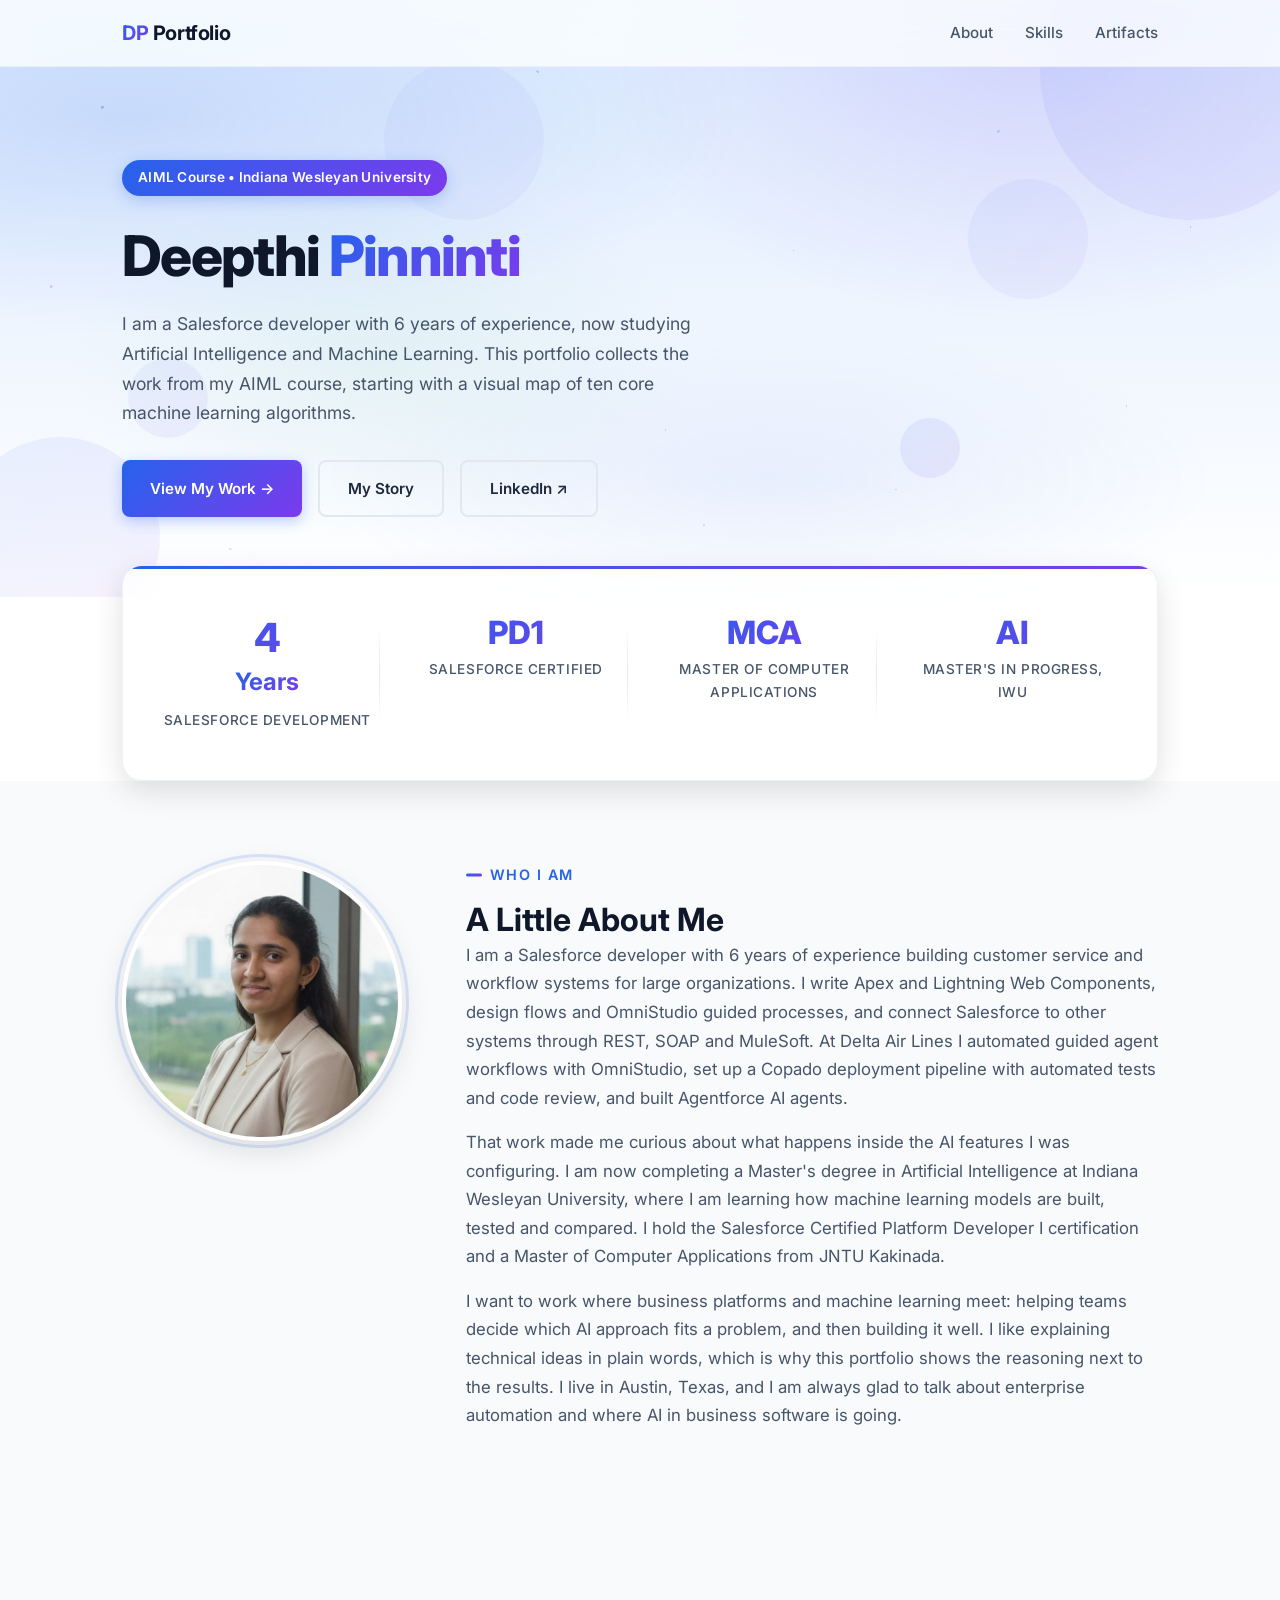
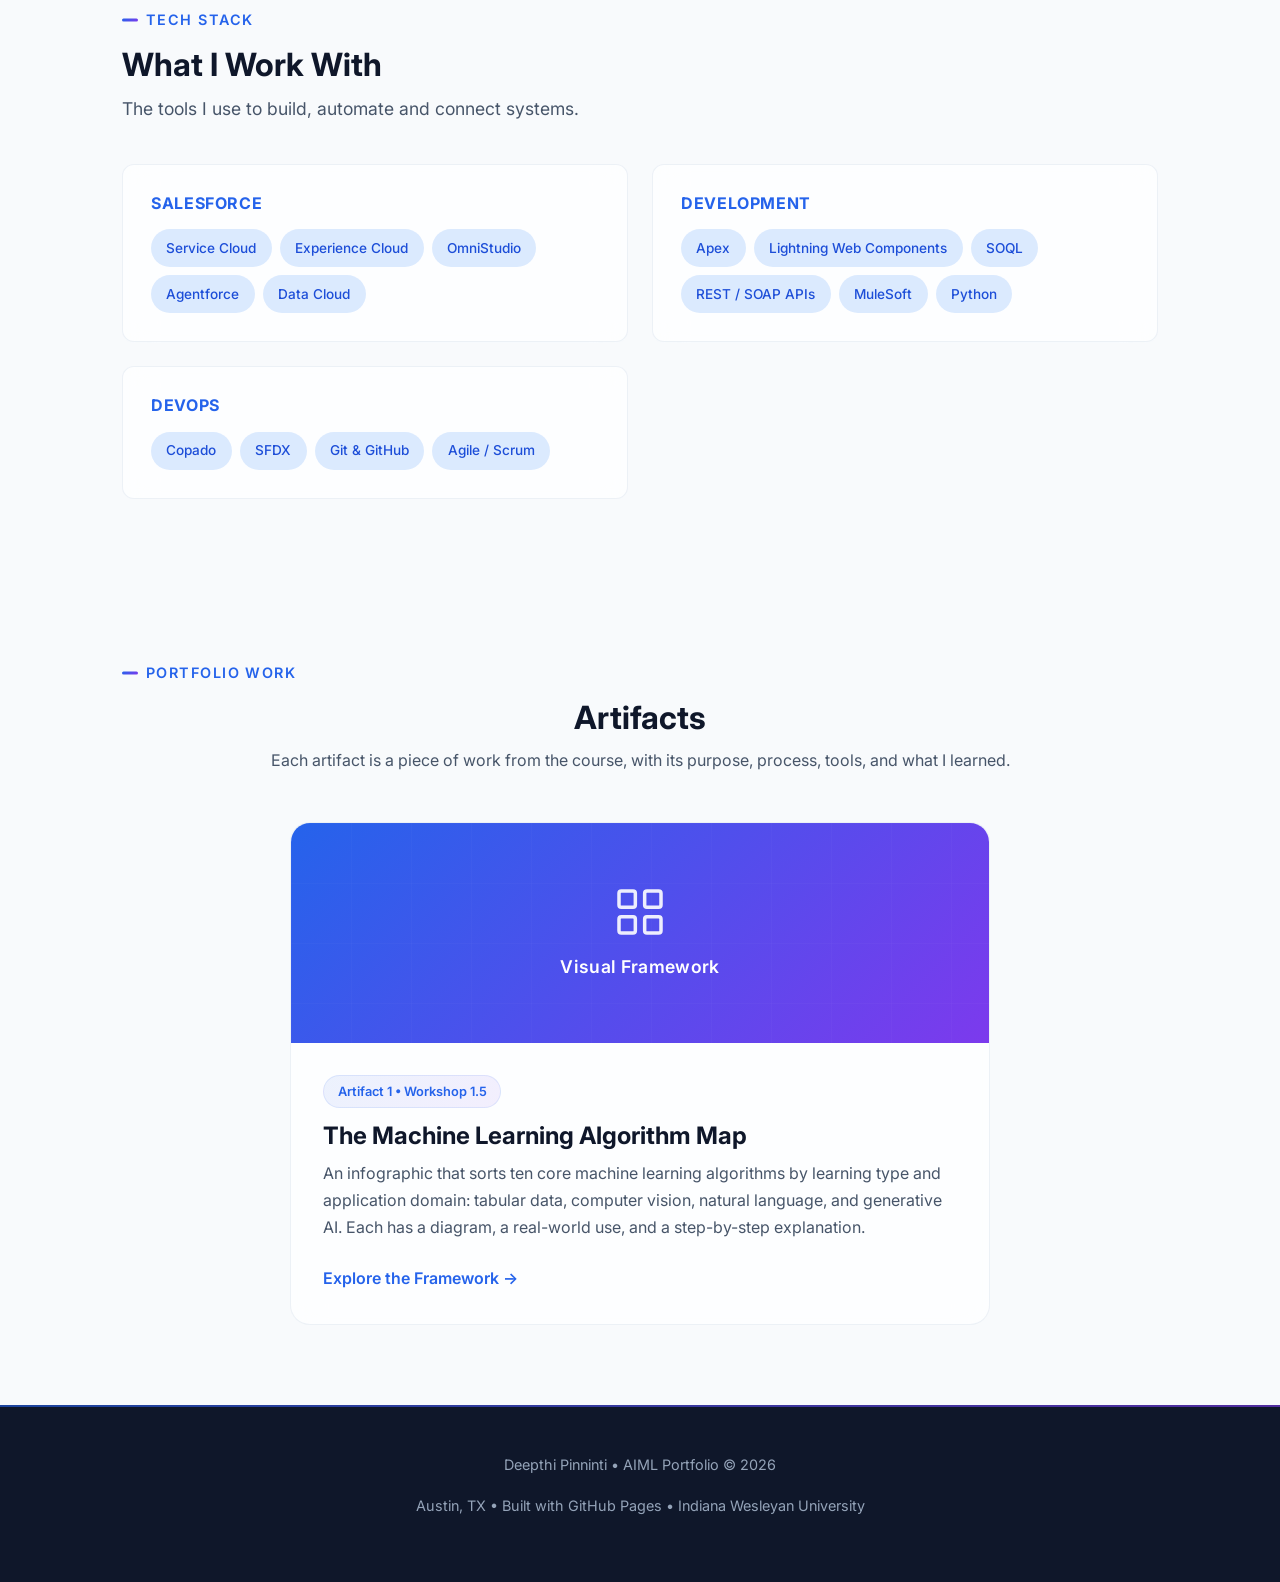
==== commit 22bebc0f: "Home page: remove audience and value sections, set 6 years, keep Python only Co-Authored-By: Claude " ====
--- a/index.html
+++ b/index.html
@@ -22,8 +22,6 @@
       <ul class="nav-links">
         <li><a href="#about">About</a></li>
         <li><a href="#skills">Skills</a></li>
-        <li><a href="#audience">Who This Is For</a></li>
-        <li><a href="#value">Value</a></li>
         <li><a href="#artifacts">Artifacts</a></li>
       </ul>
     </div>
@@ -43,7 +41,7 @@
         <div class="hero-content">
           <div class="hero-tag">AIML Course &bull; Indiana Wesleyan University</div>
           <h1>Deepthi <span>Pinninti</span></h1>
-          <p class="hero-sub">I am a Salesforce developer with more than seven years of experience, now studying Artificial Intelligence and Machine Learning. This portfolio collects the work from my AIML course, starting with a visual map of ten core machine learning algorithms.</p>
+          <p class="hero-sub">I am a Salesforce developer with 6 years of experience, now studying Artificial Intelligence and Machine Learning. This portfolio collects the work from my AIML course, starting with a visual map of ten core machine learning algorithms.</p>
           <div class="btn-group">
             <a href="#artifacts" class="btn btn-primary">View My Work &#8594;</a>
             <a href="#about" class="btn btn-outline">My Story</a>
@@ -58,8 +56,8 @@
       <div class="container">
         <div class="stats-grid">
           <div class="stat-item" data-delay="0">
-            <span class="stat-number" data-target="7">0</span>
-            <span class="stat-suffix">+ Years</span>
+            <span class="stat-number" data-target="6">0</span>
+            <span class="stat-suffix"> Years</span>
             <span class="stat-label">Salesforce Development</span>
           </div>
           <div class="stat-item" data-delay="100">
@@ -86,7 +84,7 @@
           <div class="about-text">
             <div class="section-label">Who I Am</div>
             <h2>A Little About Me</h2>
-            <p>I am a Salesforce developer with more than seven years of experience building customer service and workflow systems for large organizations. I write Apex and Lightning Web Components, design flows and OmniStudio guided processes, and connect Salesforce to other systems through REST, SOAP and MuleSoft. At Delta Air Lines I automated guided agent workflows with OmniStudio, set up a Copado deployment pipeline with automated tests and code review, and built Agentforce AI agents.</p>
+            <p>I am a Salesforce developer with 6 years of experience building customer service and workflow systems for large organizations. I write Apex and Lightning Web Components, design flows and OmniStudio guided processes, and connect Salesforce to other systems through REST, SOAP and MuleSoft. At Delta Air Lines I automated guided agent workflows with OmniStudio, set up a Copado deployment pipeline with automated tests and code review, and built Agentforce AI agents.</p>
             <p>That work made me curious about what happens inside the AI features I was configuring. I am now completing a Master's degree in Artificial Intelligence at Indiana Wesleyan University, where I am learning how machine learning models are built, tested and compared. I hold the Salesforce Certified Platform Developer I certification and a Master of Computer Applications from JNTU Kakinada.</p>
             <p>I want to work where business platforms and machine learning meet: helping teams decide which AI approach fits a problem, and then building it well. I like explaining technical ideas in plain words, which is why this portfolio shows the reasoning next to the results. I live in Austin, Texas, and I am always glad to talk about enterprise automation and where AI in business software is going.</p>
           </div>
@@ -100,7 +98,7 @@
       <div class="container">
         <div class="section-label">Tech Stack</div>
         <h2>What I Work With</h2>
-        <p class="section-intro">The tools I use at work, and the ones I am adding through this course.</p>
+        <p class="section-intro">The tools I use to build, automate and connect systems.</p>
         <div class="skills-grid">
           <div class="skill-category glass-card" data-delay="0">
             <h4>Salesforce</h4>
@@ -108,49 +106,17 @@
           </div>
           <div class="skill-category glass-card" data-delay="100">
             <h4>Development</h4>
-            <div class="skill-tags"><span class="skill-tag">Apex</span><span class="skill-tag">Lightning Web Components</span><span class="skill-tag">SOQL</span><span class="skill-tag">REST / SOAP APIs</span><span class="skill-tag">MuleSoft</span></div>
+            <div class="skill-tags"><span class="skill-tag">Apex</span><span class="skill-tag">Lightning Web Components</span><span class="skill-tag">SOQL</span><span class="skill-tag">REST / SOAP APIs</span><span class="skill-tag">MuleSoft</span><span class="skill-tag">Python</span></div>
           </div>
           <div class="skill-category glass-card" data-delay="200">
             <h4>DevOps</h4>
             <div class="skill-tags"><span class="skill-tag">Copado</span><span class="skill-tag">SFDX</span><span class="skill-tag">Git &amp; GitHub</span><span class="skill-tag">Agile / Scrum</span></div>
           </div>
-          <div class="skill-category glass-card" data-delay="300">
-            <h4>AI and Machine Learning</h4>
-            <div class="skill-tags"><span class="skill-tag">Python</span><span class="skill-tag">scikit-learn</span><span class="skill-tag">pandas</span><span class="skill-tag">matplotlib</span><span class="skill-tag">Jupyter</span></div>
-          </div>
         </div>
       </div>
     </section>
 
-    <!-- Target Audience -->
-    <section class="audience-section reveal" id="audience">
-      <div class="container">
-        <div class="section-label">Who This Portfolio Is For</div>
-        <h2>My Audience</h2>
-        <p class="section-intro">This portfolio is written for the people who will read it first and the people who may work with me later.</p>
-        <div class="value-cards">
-          <div class="value-card glass-card" data-delay="0">
-            <div class="value-icon blue" aria-hidden="true">&#127891;</div>
-            <h4>Instructors and Classmates</h4>
-            <p>People reviewing my coursework who want to see clear explanations, real examples, and honest notes about what I was unsure of.</p>
-          </div>
-          <div class="value-card glass-card" data-delay="150">
-            <div class="value-icon purple" aria-hidden="true">&#128188;</div>
-            <h4>Hiring Managers</h4>
-            <p>People looking for someone who can move between business platforms and machine learning concepts and explain both in plain words.</p>
-          </div>
-        </div>
-      </div>
-    </section>
 
-    <!-- Personal Value Proposition -->
-    <section class="value-prop reveal" id="value">
-      <div class="container">
-        <div class="section-label">What I Bring</div>
-        <h2>Why It Matters</h2>
-        <p>I connect enterprise software experience with a growing understanding of machine learning. I can explain an algorithm in simple words, say where it fits, and say where it does not.</p>
-      </div>
-    </section>
 
     <!-- Artifacts -->
     <section class="artifacts reveal" id="artifacts">
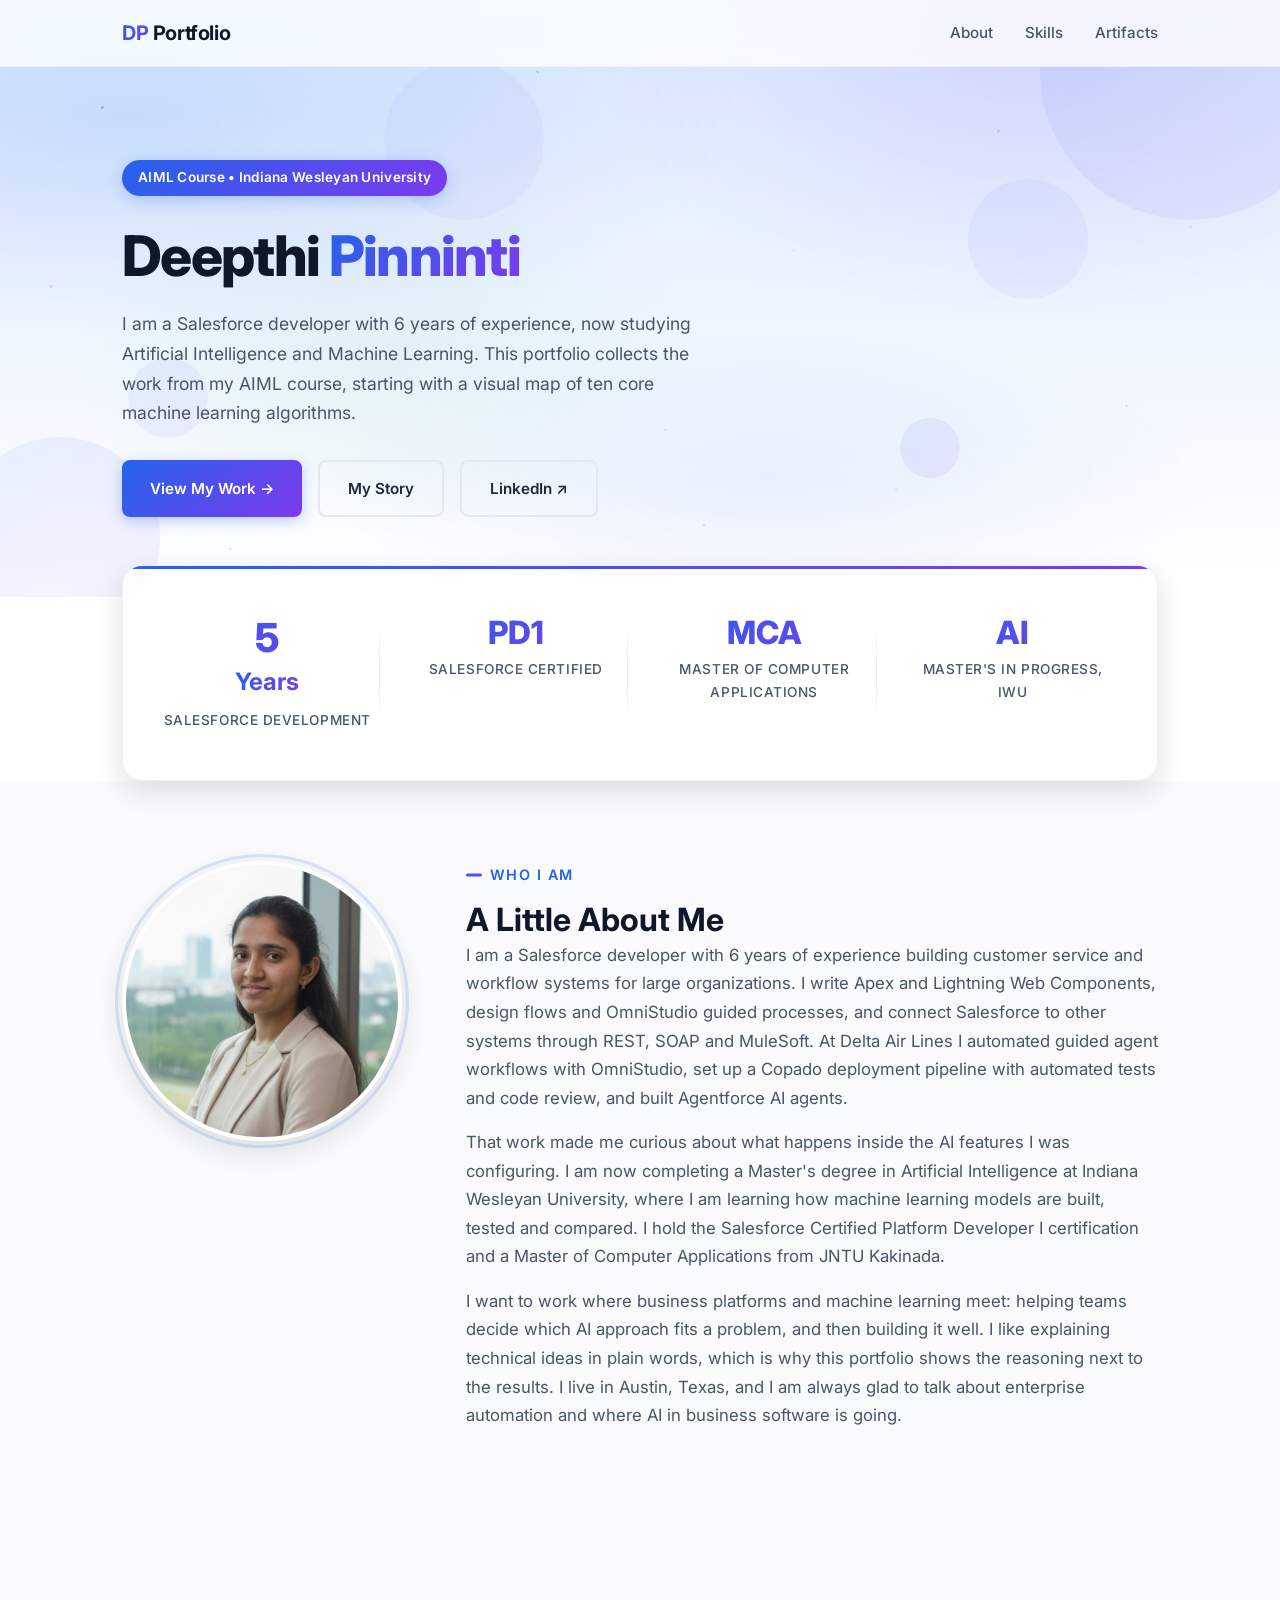
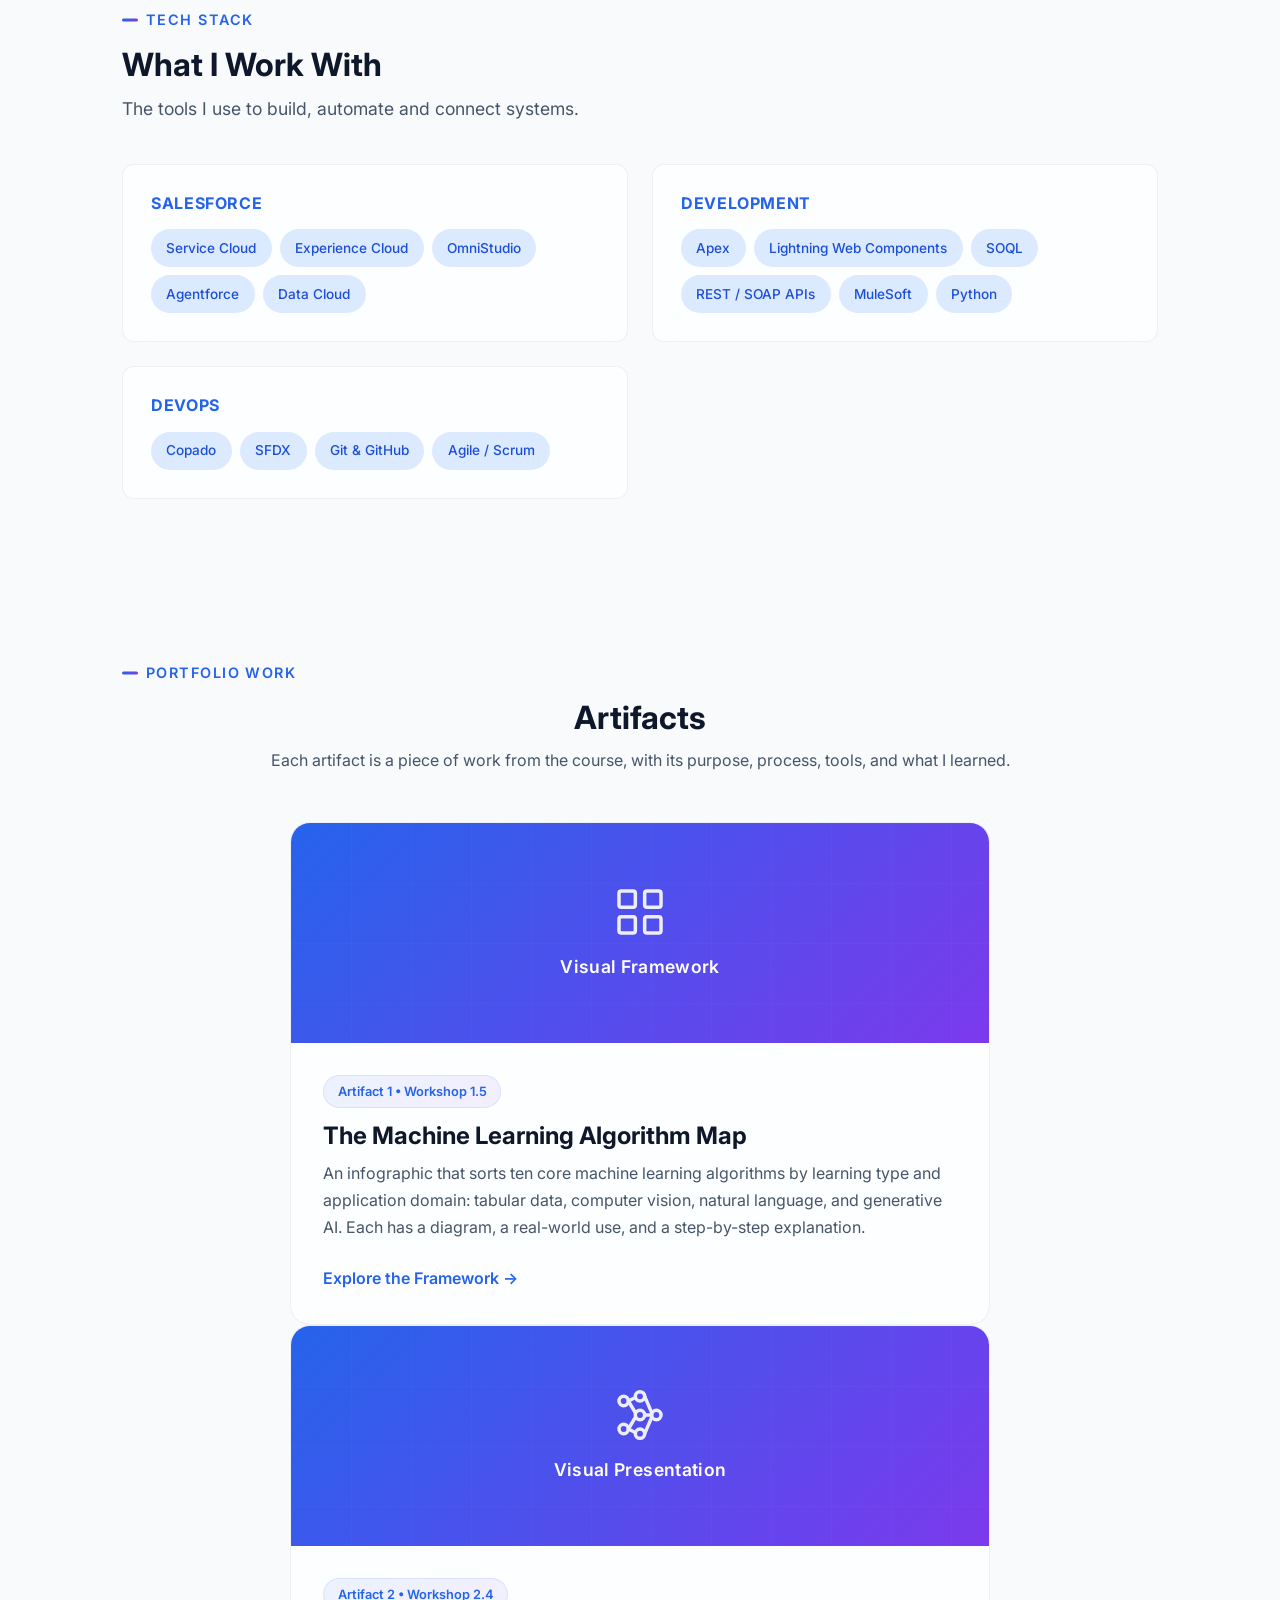
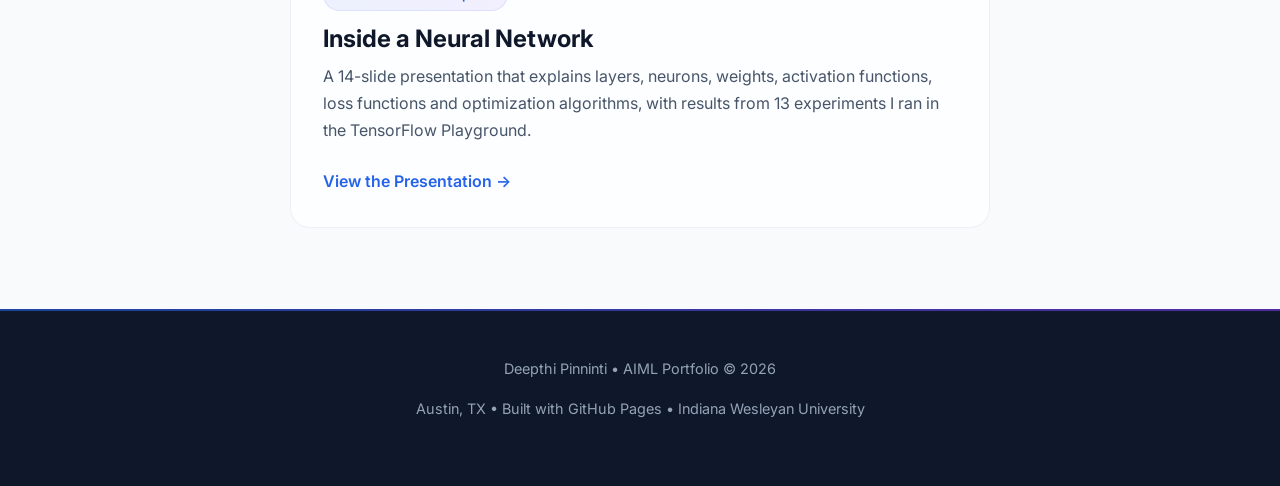
==== commit 431da2e5: "Add Artifact 2: Inside a Neural Network (Workshop 2.4) Co-Authored-By: Claude Sonnet 5.5 <noreply@an" ====
--- a/index.html
+++ b/index.html
@@ -145,6 +145,27 @@
           </div>
         </a>
 
+        <!-- Artifact 2: Neural Network Components -->
+        <a href="artifacts/neural-network-components/index.html" class="artifact-card-link">
+          <div class="artifact-card tilt-card">
+            <div class="artifact-preview" aria-hidden="true">
+              <div class="artifact-preview-content">
+                <svg class="artifact-icon" width="56" height="56" viewBox="0 0 24 24" fill="none" stroke="currentColor" stroke-width="1.5" stroke-linecap="round" stroke-linejoin="round" aria-hidden="true">
+                  <circle cx="5" cy="6" r="2"/><circle cx="5" cy="18" r="2"/><circle cx="12" cy="4" r="2"/><circle cx="12" cy="12" r="2"/><circle cx="12" cy="20" r="2"/><circle cx="19" cy="12" r="2"/>
+                  <path d="M7 6l3-1.5M7 6l3 5M7 18l3-5M7 18l3 1.5M14 4l3 7M14 12h3M14 20l3-7"/>
+                </svg>
+                <span>Visual Presentation</span>
+              </div>
+            </div>
+            <div class="artifact-body">
+              <span class="artifact-tag">Artifact 2 &bull; Workshop 2.4</span>
+              <h3>Inside a Neural Network</h3>
+              <p>A 14-slide presentation that explains layers, neurons, weights, activation functions, loss functions and optimization algorithms, with results from 13 experiments I ran in the TensorFlow Playground.</p>
+              <span class="artifact-link">View the Presentation &#8594;</span>
+            </div>
+          </div>
+        </a>
+
       </div>
     </section>
 
--- a/css/style.css
+++ b/css/style.css
@@ -2051,3 +2051,6 @@
     padding: 1.5rem 0;
   }
 }
+
+/* keep decorative background shapes from causing sideways scrolling */
+html, body { overflow-x: clip; }
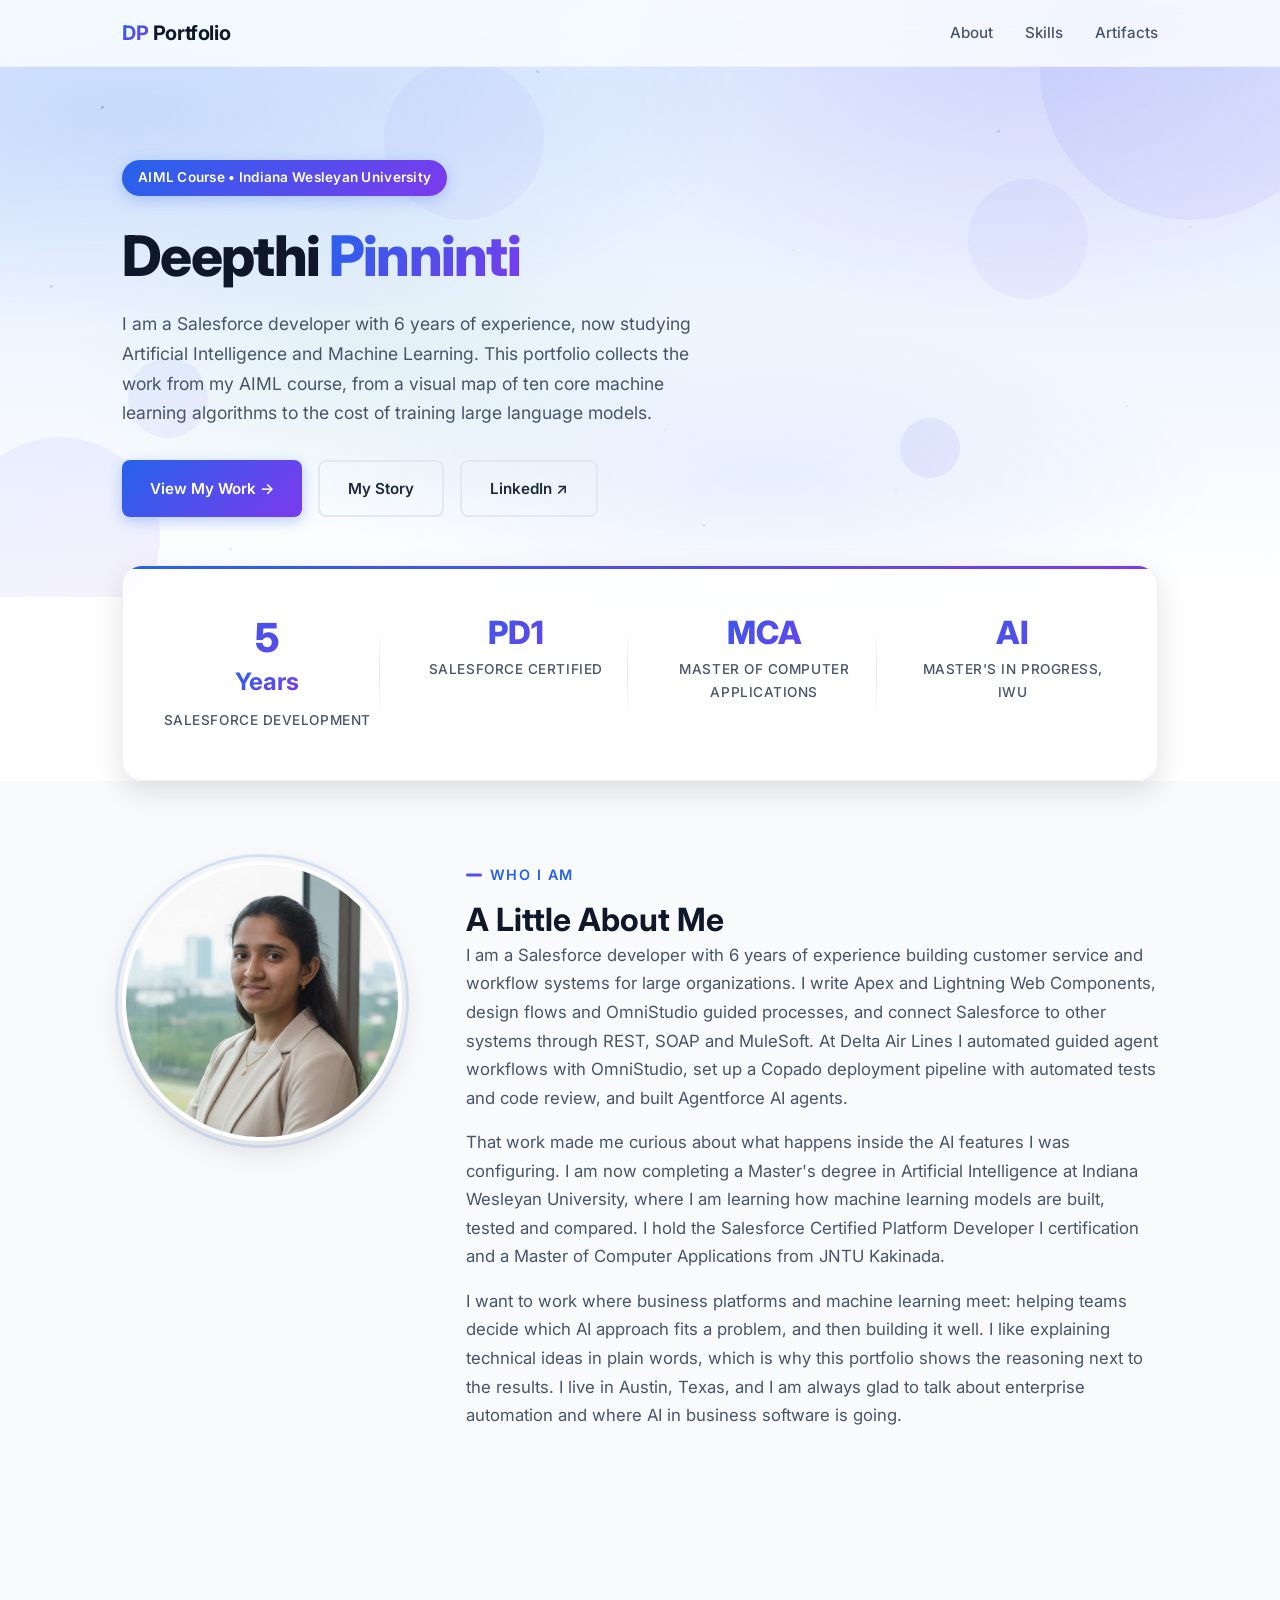
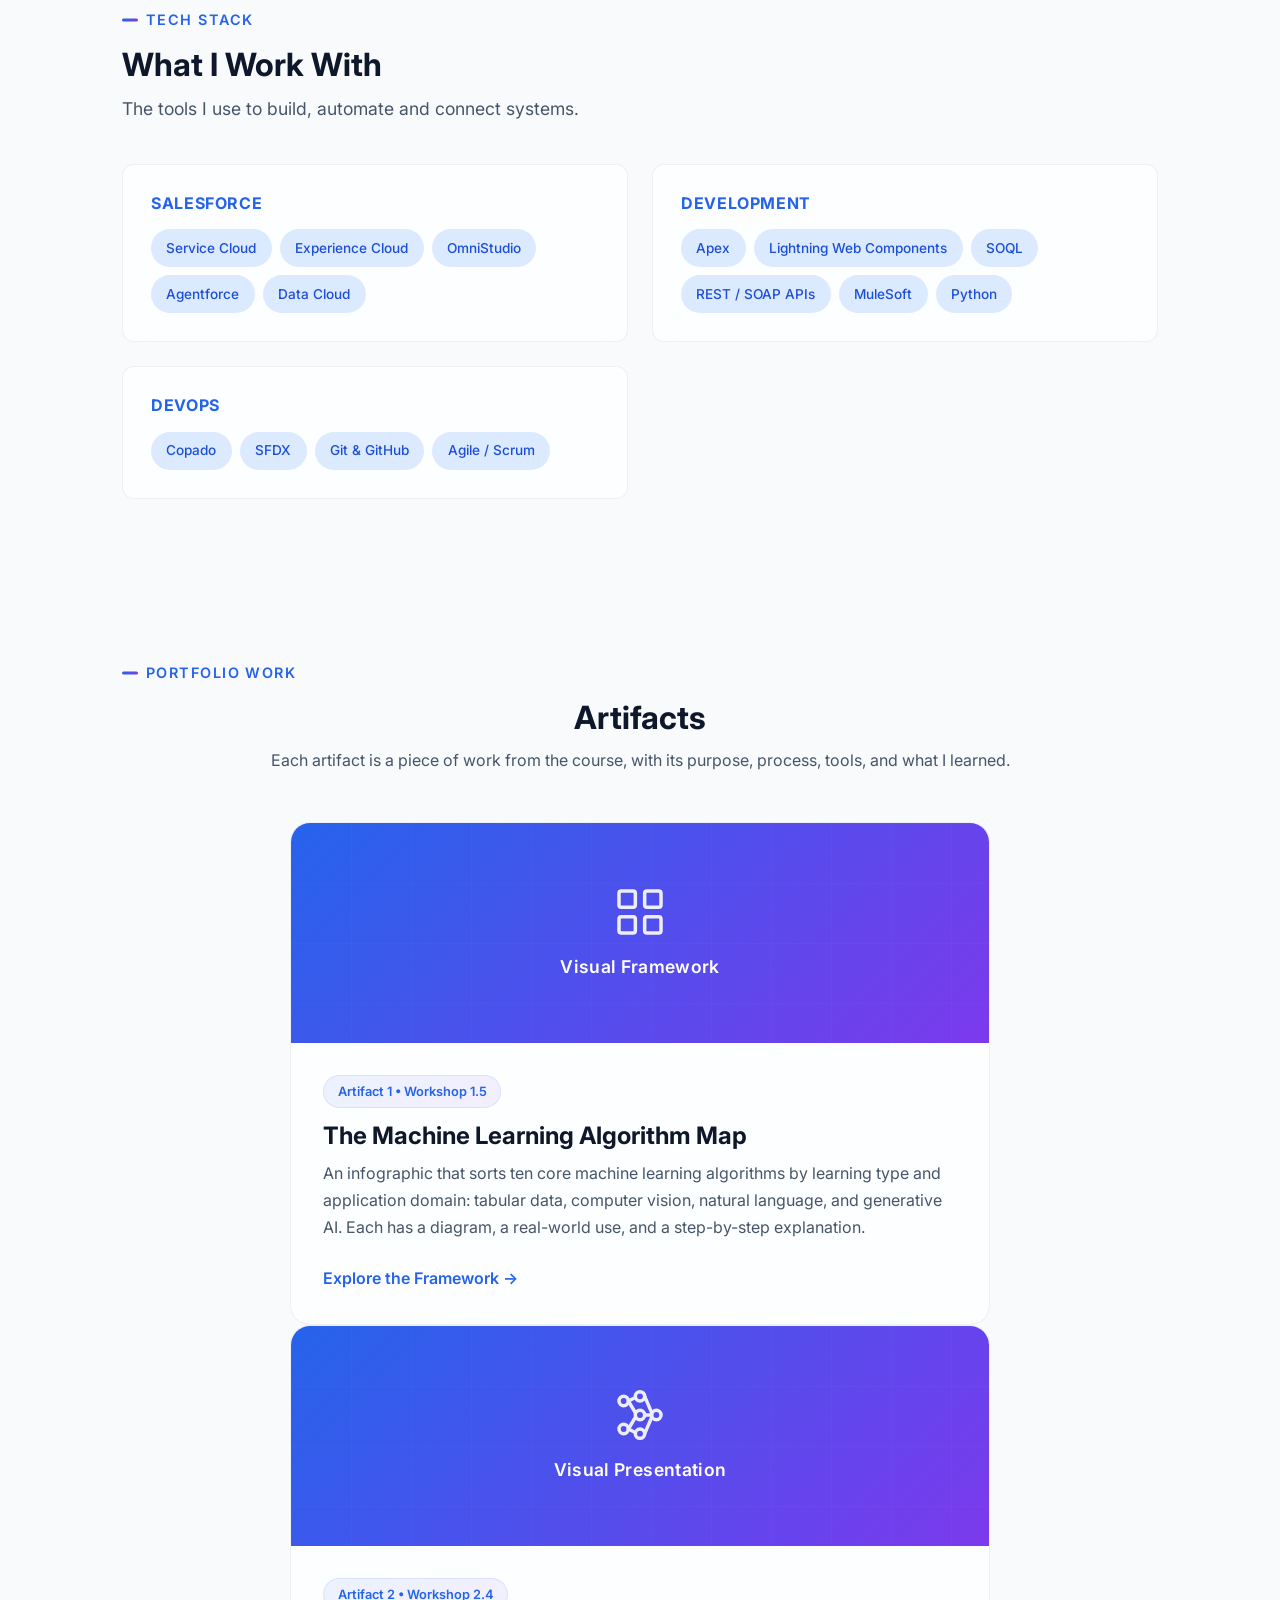
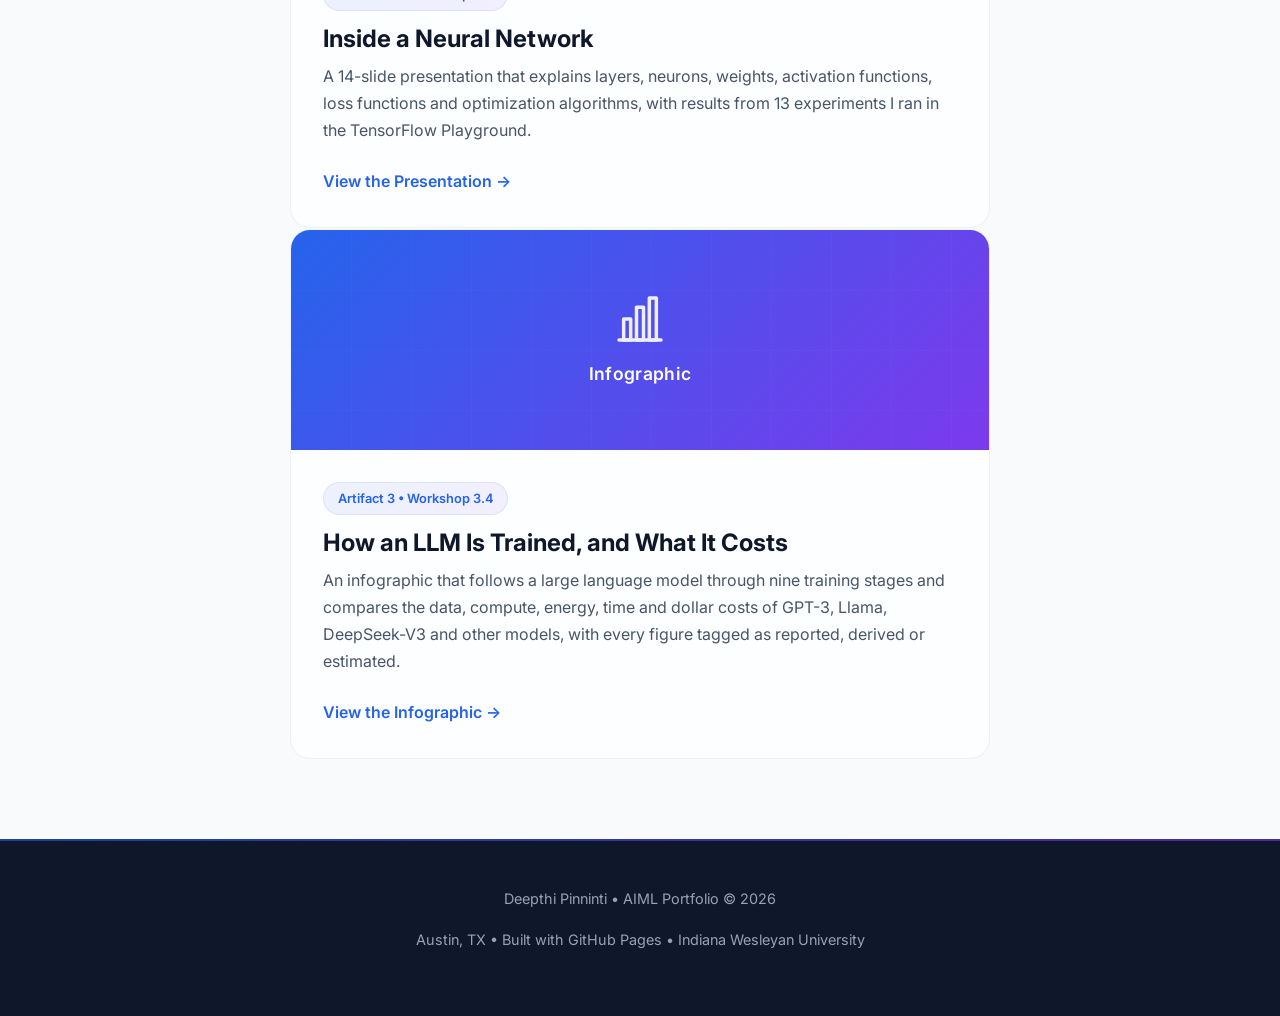
==== commit 80c5e43f: "Add Artifact 3: How an LLM Is Trained, and What It Costs (Workshop 3.4) Co-Authored-By: Claude Sonne" ====
--- a/index.html
+++ b/index.html
@@ -41,7 +41,7 @@
         <div class="hero-content">
           <div class="hero-tag">AIML Course &bull; Indiana Wesleyan University</div>
           <h1>Deepthi <span>Pinninti</span></h1>
-          <p class="hero-sub">I am a Salesforce developer with 6 years of experience, now studying Artificial Intelligence and Machine Learning. This portfolio collects the work from my AIML course, starting with a visual map of ten core machine learning algorithms.</p>
+          <p class="hero-sub">I am a Salesforce developer with 6 years of experience, now studying Artificial Intelligence and Machine Learning. This portfolio collects the work from my AIML course, from a visual map of ten core machine learning algorithms to the cost of training large language models.</p>
           <div class="btn-group">
             <a href="#artifacts" class="btn btn-primary">View My Work &#8594;</a>
             <a href="#about" class="btn btn-outline">My Story</a>
@@ -166,6 +166,26 @@
           </div>
         </a>
 
+        <!-- Artifact 3: LLM Training and Costs -->
+        <a href="artifacts/llm-training-costs/index.html" class="artifact-card-link">
+          <div class="artifact-card tilt-card">
+            <div class="artifact-preview" aria-hidden="true">
+              <div class="artifact-preview-content">
+                <svg class="artifact-icon" width="56" height="56" viewBox="0 0 24 24" fill="none" stroke="currentColor" stroke-width="1.5" stroke-linecap="round" stroke-linejoin="round" aria-hidden="true">
+                  <path d="M3 21h18"/><rect x="5" y="12" width="3" height="9"/><rect x="10.5" y="7" width="3" height="14"/><rect x="16" y="3" width="3" height="18"/>
+                </svg>
+                <span>Infographic</span>
+              </div>
+            </div>
+            <div class="artifact-body">
+              <span class="artifact-tag">Artifact 3 &bull; Workshop 3.4</span>
+              <h3>How an LLM Is Trained, and What It Costs</h3>
+              <p>An infographic that follows a large language model through nine training stages and compares the data, compute, energy, time and dollar costs of GPT-3, Llama, DeepSeek-V3 and other models, with every figure tagged as reported, derived or estimated.</p>
+              <span class="artifact-link">View the Infographic &#8594;</span>
+            </div>
+          </div>
+        </a>
+
       </div>
     </section>
 
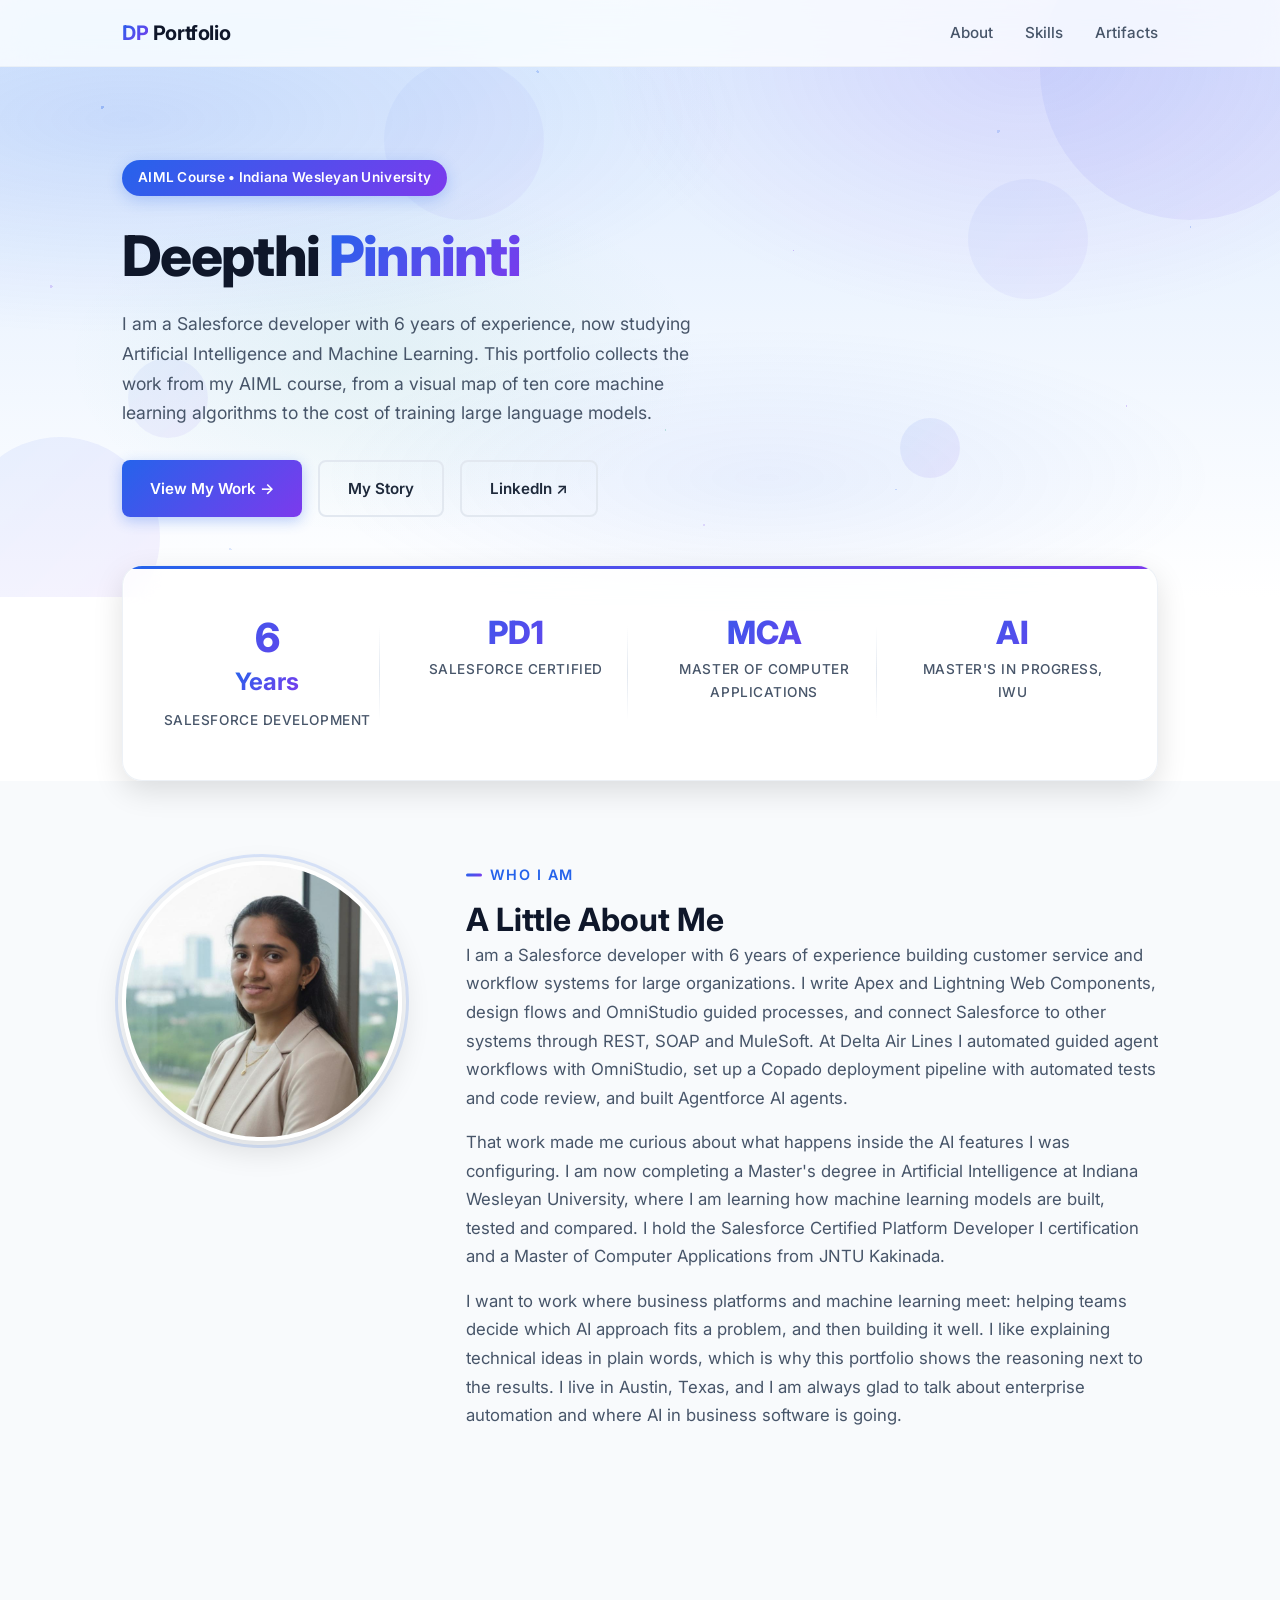
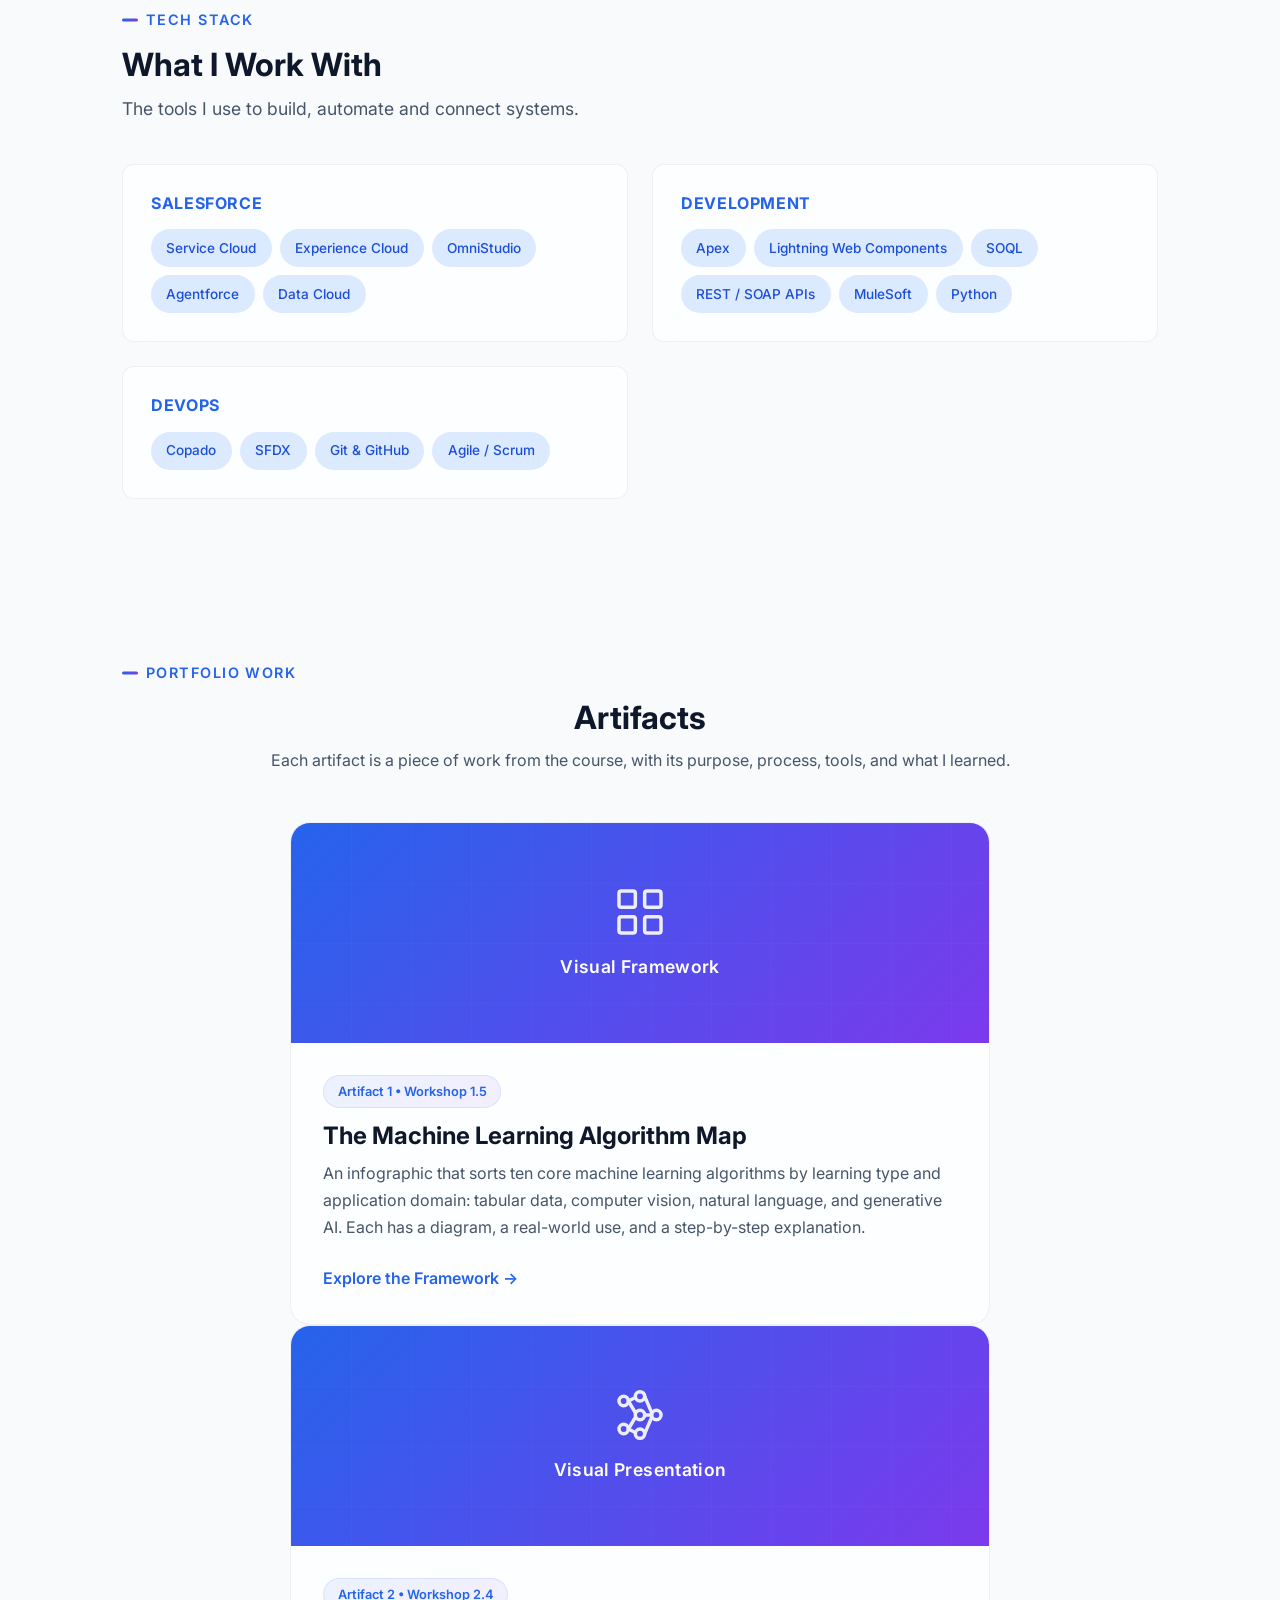
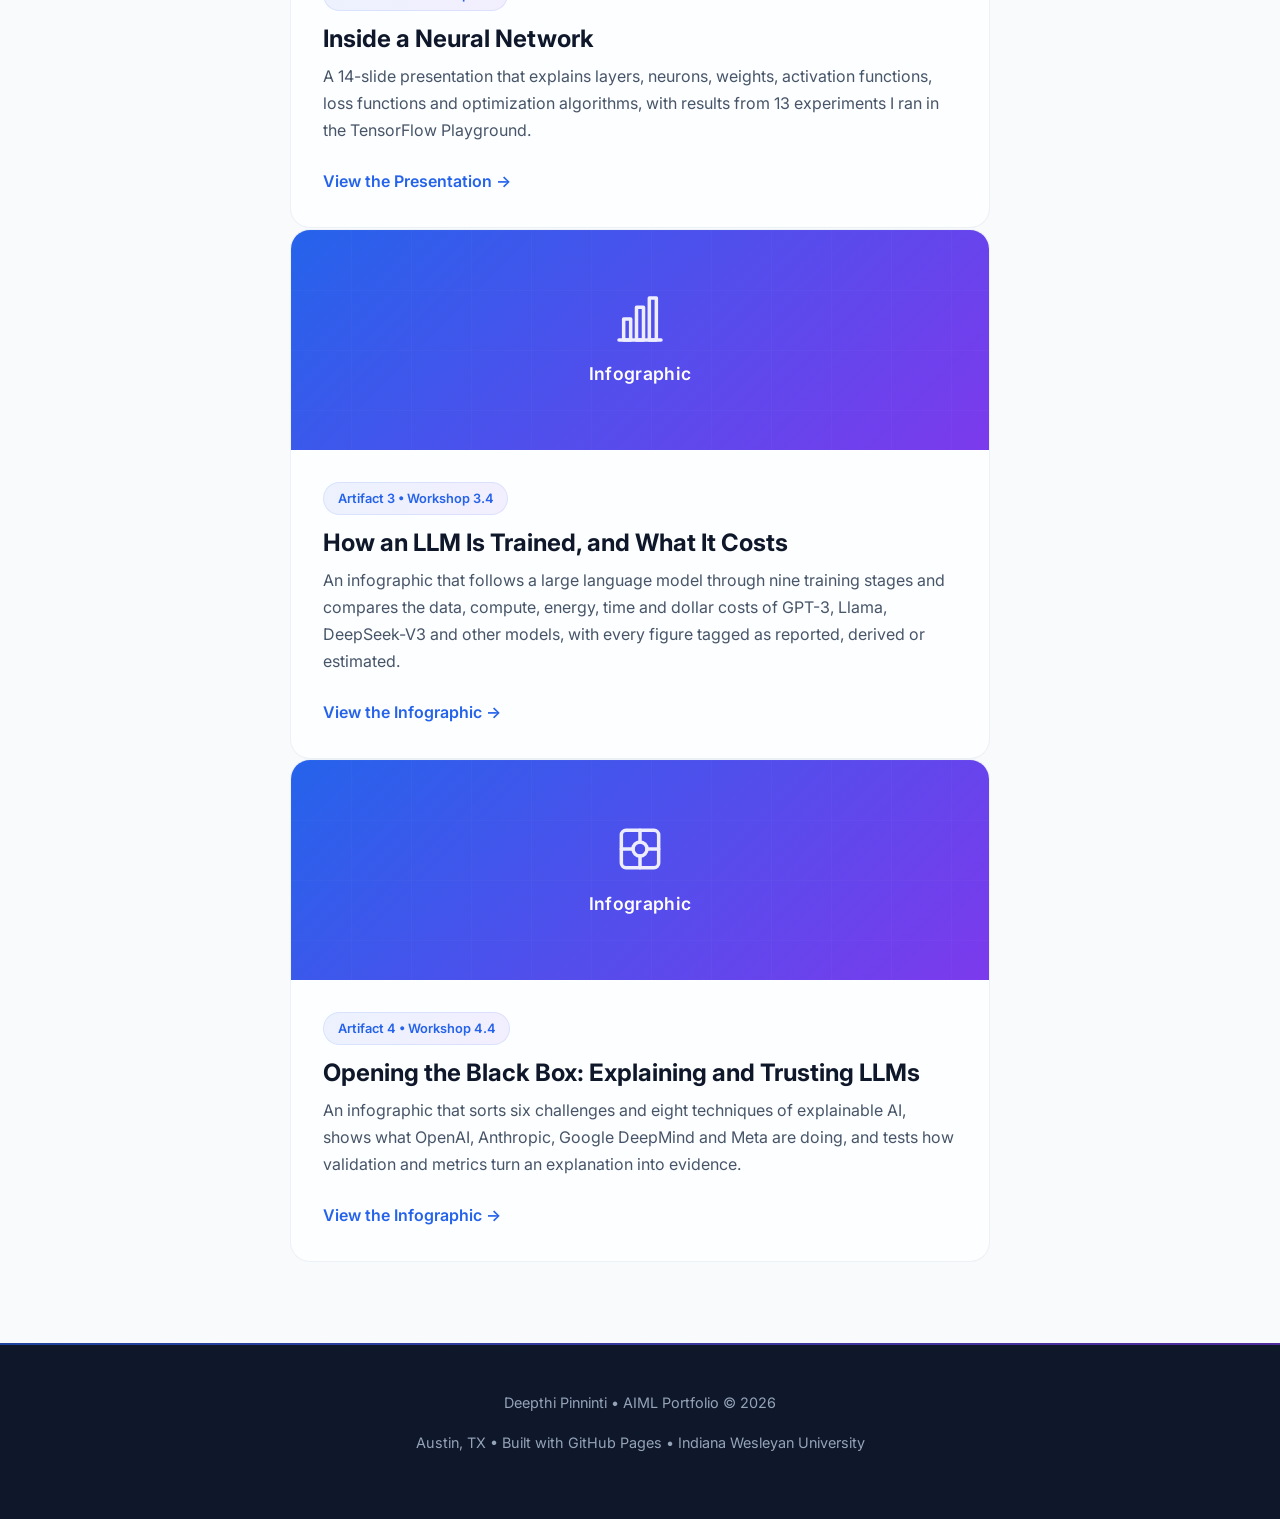
==== commit c92371c7: "Add Artifact 4: Opening the Black Box, explainable AI for LLMs (Workshop 4.4)" ====
--- a/index.html
+++ b/index.html
@@ -186,6 +186,26 @@
           </div>
         </a>
 
+        <!-- Artifact 4: Explainable AI -->
+        <a href="artifacts/explainable-ai/index.html" class="artifact-card-link">
+          <div class="artifact-card tilt-card">
+            <div class="artifact-preview" aria-hidden="true">
+              <div class="artifact-preview-content">
+                <svg class="artifact-icon" width="56" height="56" viewBox="0 0 24 24" fill="none" stroke="currentColor" stroke-width="1.5" stroke-linecap="round" stroke-linejoin="round" aria-hidden="true">
+                  <rect x="4" y="4" width="16" height="16" rx="2"/><circle cx="12" cy="12" r="3"/><path d="M12 4v5M12 15v5M4 12h5M15 12h5"/>
+                </svg>
+                <span>Infographic</span>
+              </div>
+            </div>
+            <div class="artifact-body">
+              <span class="artifact-tag">Artifact 4 &bull; Workshop 4.4</span>
+              <h3>Opening the Black Box: Explaining and Trusting LLMs</h3>
+              <p>An infographic that sorts six challenges and eight techniques of explainable AI, shows what OpenAI, Anthropic, Google DeepMind and Meta are doing, and tests how validation and metrics turn an explanation into evidence.</p>
+              <span class="artifact-link">View the Infographic &#8594;</span>
+            </div>
+          </div>
+        </a>
+
       </div>
     </section>
 
